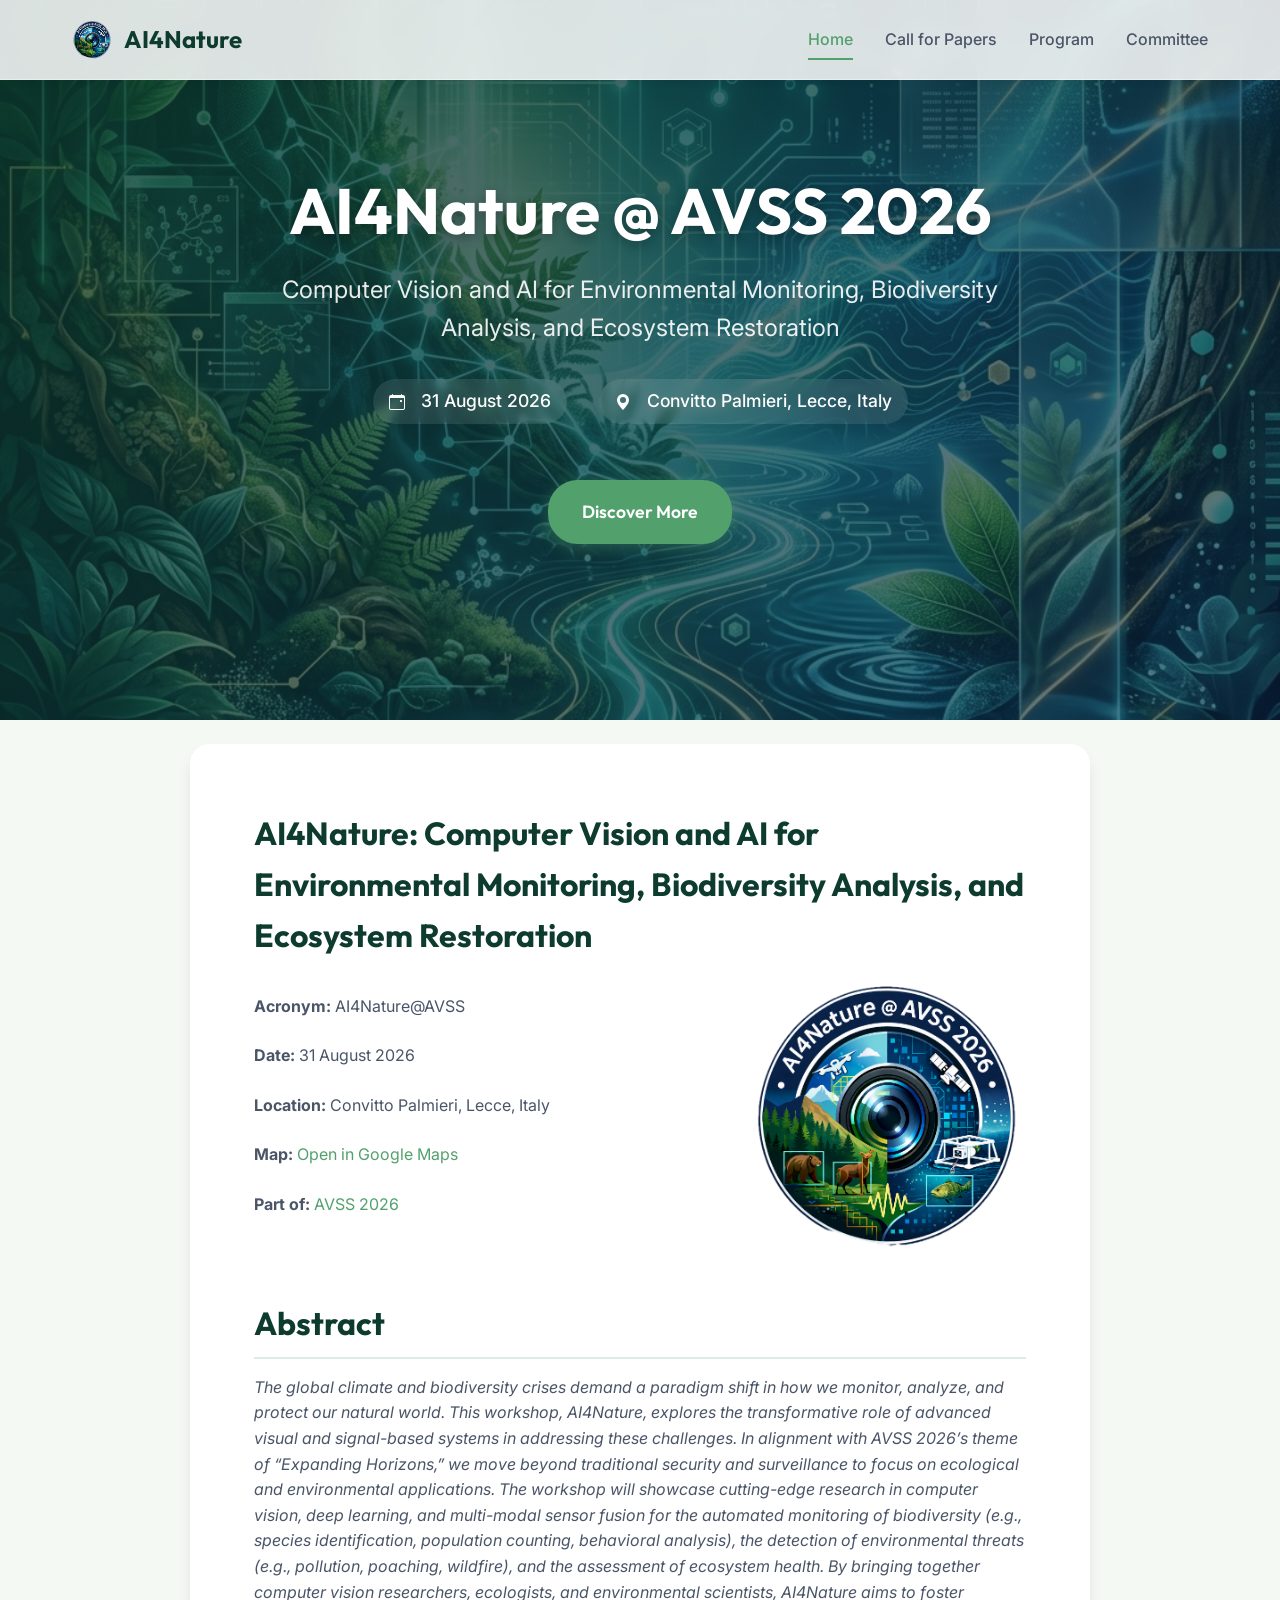
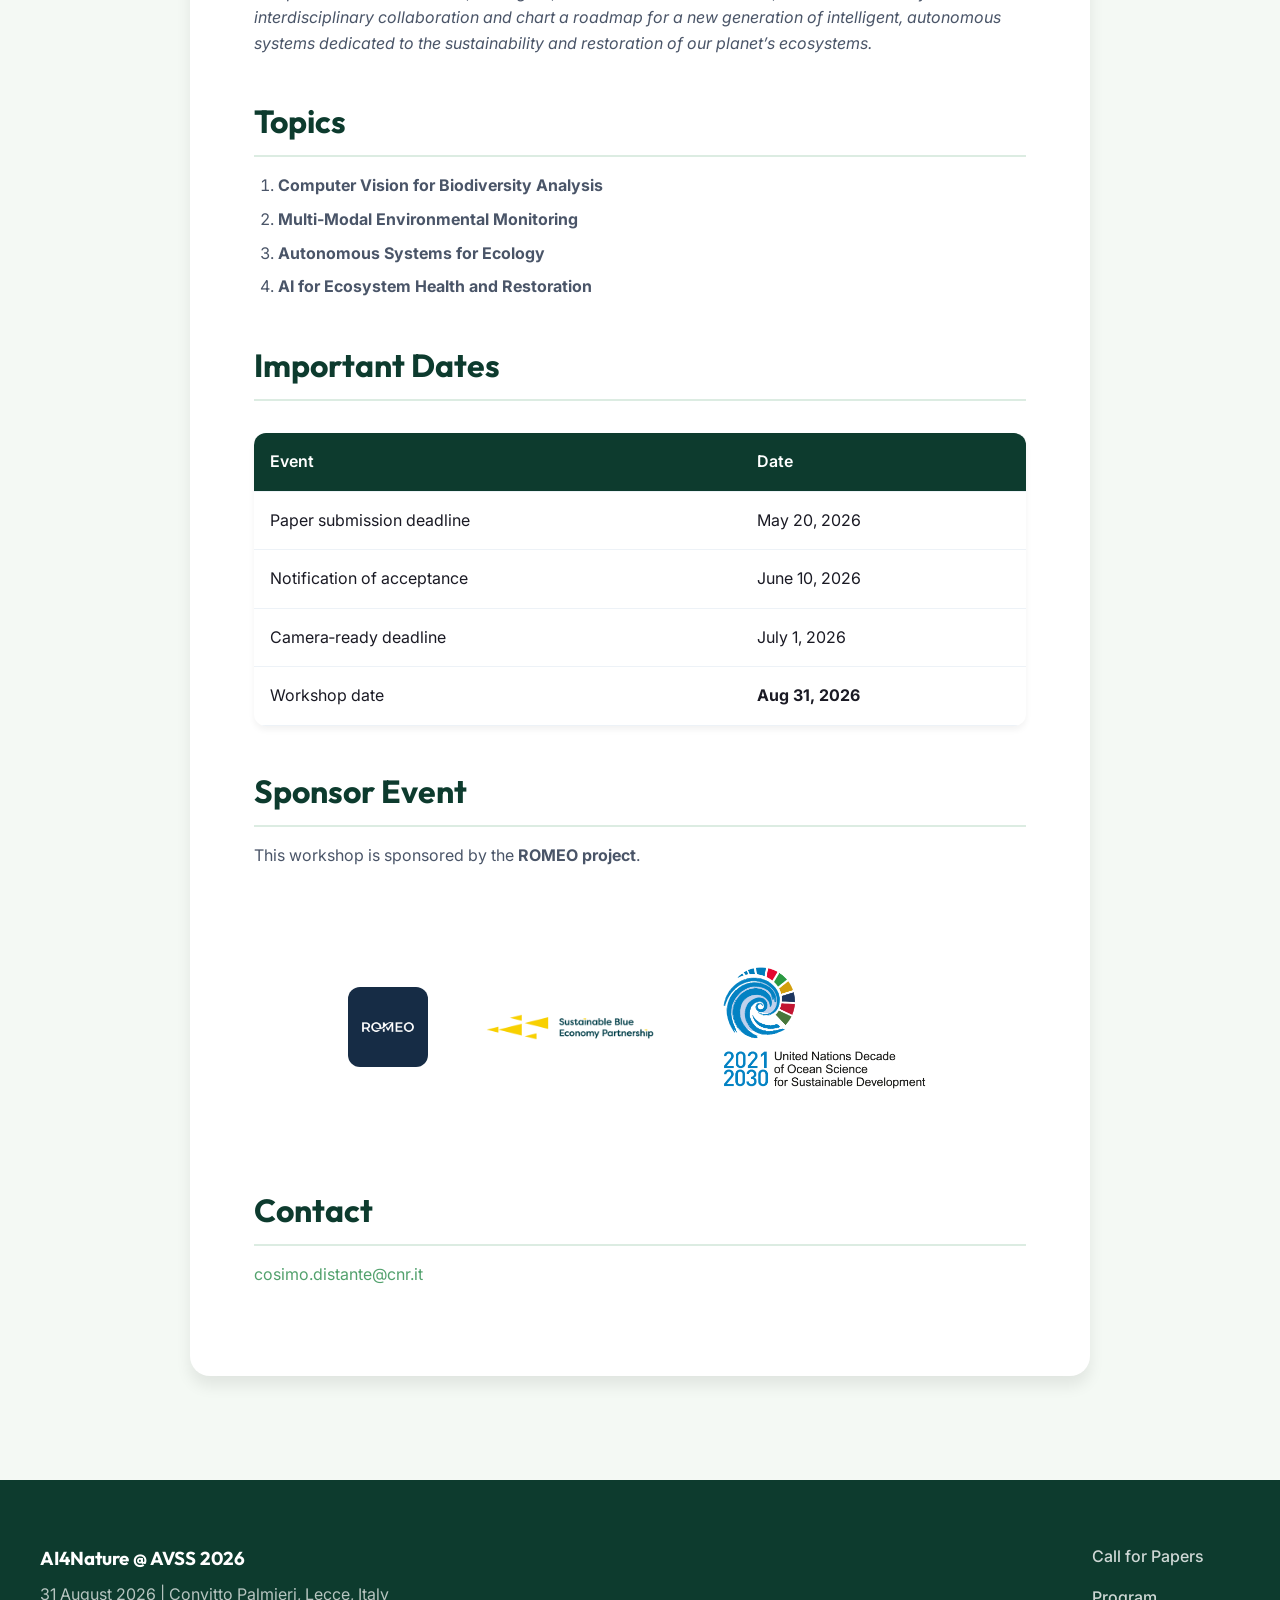
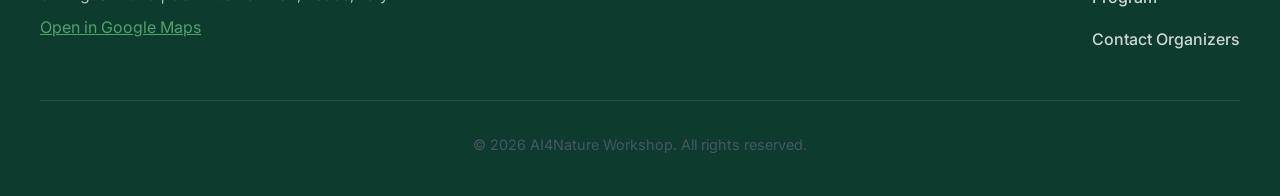
==== index.html @ a89212a5 "Update table cell descriptions in index.html" ====
<!DOCTYPE html>
<html lang="en">

<head>
    <meta charset="UTF-8">
    <meta name="viewport" content="width=device-width, initial-scale=1.0">
    <title>AI4Nature Workshop</title>

    <!-- Base path to _site -->
    <base href="/">

    <!-- Google Fonts -->
    <link rel="preconnect" href="https://fonts.googleapis.com">
    <link rel="preconnect" href="https://fonts.gstatic.com" crossorigin>
    <link
        href="https://fonts.googleapis.com/css2?family=Inter:wght@300;400;500;600&family=Outfit:wght@400;600;700&display=swap"
        rel="stylesheet">

    <!-- Custom Styles -->
    <link rel="stylesheet" href="assets/css/custom.css">

    <meta name="description"
        content="Computer Vision and AI for Environmental Monitoring, Biodiversity Analysis, and Ecosystem Restoration">
</head>

<body>

    <header class="glass-nav">
        <div class="nav-container">
            <a href="./" class="nav-logo">
                <img src="assets/images/logo.png" class="logo-img">
                <span>AI4Nature</span>
            </a>

            <nav class="nav-links">
                <a href="./" class="active">Home</a>
                <a href="cfp.html">Call for Papers</a>
                <a href="program.html">Program</a>
                <a href="committee.html">Committee</a>
            </nav>
        </div>
    </header>

    <section class="hero-banner" style="background-image: url('assets/images/hero_bg.png');">
        <div class="hero-overlay"></div>
        <div class="hero-content">
            <h1>AI4Nature @ AVSS 2026</h1>
            <p class="hero-subtitle">
                Computer Vision and AI for Environmental Monitoring, Biodiversity Analysis, and Ecosystem Restoration
            </p>

            <div class="hero-details">
                <span><svg xmlns="http://www.w3.org/2000/svg" width="16" height="16" fill="currentColor"
                        viewBox="0 0 16 16" style="margin-right: 8px; vertical-align: text-bottom;">
                        <path
                            d="M11 6.5a.5.5 0 0 1 .5-.5h1a.5.5 0 0 1 .5.5v1a.5.5 0 0 1-.5.5h-1a.5.5 0 0 1-.5-.5v-1z" />
                        <path
                            d="M3.5 0a.5.5 0 0 1 .5.5V1h8V.5a.5.5 0 0 1 1 0V1h1a2 2 0 0 1 2 2v11a2 2 0 0 1-2 2H2a2 2 0 0 1-2-2V3a2 2 0 0 1 2-2h1V.5a.5.5 0 0 1 .5-.5zM1 4v10a1 1 0 0 0 1 1h12a1 1 0 0 0 1-1V4H1z" />
                    </svg> 31 August 2026</span>
                <span><svg xmlns="http://www.w3.org/2000/svg" width="16" height="16" fill="currentColor"
                        viewBox="0 0 16 16" style="margin-right: 8px; vertical-align: text-bottom;">
                        <path
                            d="M8 16s6-5.686 6-10A6 6 0 0 0 2 6c0 4.314 6 10 6 10zm0-7a3 3 0 1 1 0-6 3 3 0 0 1 0 6z" />
                    </svg> Convitto Palmieri, Lecce, Italy</span>
            </div>

            <a href="#about" class="btn btn-primary mt-4">Discover More</a>
        </div>
    </section>

    <main class="page-content" id="about">
        <div class="wrapper">

            <h1>AI4Nature: Computer Vision and AI for Environmental Monitoring, Biodiversity Analysis, and Ecosystem
                Restoration</h1>

            <div style="display:flex; gap:2rem; align-items:center; justify-content:space-between;">
                <div>
                    <p><strong>Acronym:</strong> AI4Nature@AVSS</p>
                    <p><strong>Date:</strong> 31 August 2026</p>
                    <p><strong>Location:</strong> Convitto Palmieri, Lecce, Italy</p>
                    <p><strong>Map:</strong> <a href="https://maps.app.goo.gl/s1TkiG2f3UwST8cy7">Open in Google Maps</a></p>
                    <p><strong>Part of:</strong> <a href="https://www.avss2026.org">AVSS 2026</a></p>
                </div>

                <img src="assets/images/logo.png" style="width:280px;">
            </div>

            <h2>Abstract</h2>
            <p><em>The global climate and biodiversity crises demand a paradigm shift in how we monitor, analyze, and protect our natural world. This workshop, AI4Nature, explores the transformative role of advanced visual and signal-based systems in addressing these challenges. In alignment with AVSS 2026’s theme of “Expanding Horizons,” we move beyond traditional security and surveillance to focus on ecological and environmental applications. The workshop will showcase cutting-edge research in computer vision, deep learning, and multi-modal sensor fusion for the automated monitoring of biodiversity (e.g., species identification, population counting, behavioral analysis), the detection of environmental threats (e.g., pollution, poaching, wildfire), and the assessment of ecosystem health. By bringing together computer vision researchers, ecologists, and environmental scientists, AI4Nature aims to foster interdisciplinary collaboration and chart a roadmap for a new generation of intelligent, autonomous systems dedicated to the sustainability and restoration of our planet’s ecosystems.</em></p>

            <h2>Topics</h2>
            <ol>
                <li><strong>Computer Vision for Biodiversity Analysis</strong></li>
                <li><strong>Multi-Modal Environmental Monitoring</strong></li>
                <li><strong>Autonomous Systems for Ecology</strong></li>
                <li><strong>AI for Ecosystem Health and Restoration</strong></li>
            </ol>

            <h2>Important Dates</h2>
            <table>
                <thead>
                    <tr>
                        <th>Event</th>
                        <th>Date</th>
                    </tr>
                </thead>
                <tbody>
                <tr>
                    <td>Paper submission deadline</td>
                    <td>May 20, 2026</td>
                </tr>
                <tr>
                    <td>Notification of acceptance</td>
                    <td>June 10, 2026</td>
                </tr>
                <tr>
                    <td>Camera‑ready deadline</td>
                    <td>July 1, 2026</td>
                </tr>
                <tr>
                    <td>Workshop date</td>
                    <td><strong>Aug 31, 2026</strong></td>
                </tr>
                </tbody>
            </table>

            <h2>Sponsor Event</h2>
            <p>This workshop is sponsored by the <strong>ROMEO project</strong>.</p>

            <div style="display: flex; align-items: center; justify-content: center; gap: 2rem; flex-wrap: wrap; margin: 3rem 0;">
                <img src="assets/images/romeo.png" alt="ROMEO Logo" style="width: 80px; height: auto;">
                <img src="assets/images/sbep_logo.png" alt="SBEP Logo" style="width: 220px; height: auto;">
                <img src="assets/images/ocean_decade_logo.png" alt="Ocean Decade Logo" style="width: 220px; height: auto;">
            </div>

            <h2>Contact</h2>
            <p><a href="mailto:cosimo.distante@cnr.it">cosimo.distante@cnr.it</a></p>

        </div>
    </main>

    <footer class="site-footer">
        <div class="footer-container">
            <div class="footer-info">
                <h3>AI4Nature @ AVSS 2026</h3>
                <p>31 August 2026 | Convitto Palmieri, Lecce, Italy</p>
                <a href="https://maps.app.goo.gl/s1TkiG2f3UwST8cy7" target="_blank" rel="noopener">Open in Google
                    Maps</a>
            </div>
            <div class="footer-links">
                <a href="/cfp.html">Call for Papers</a>
                <a href="/program.html">Program</a>
                <a href="mailto:cosimo.distante@cnr.it">Contact Organizers</a>
            </div>
        </div>
        <div class="footer-bottom">
            <p>&copy; 2026 AI4Nature Workshop. All rights reserved.</p>
        </div>
    </footer>

</body>

</html>
---- assets/css/custom.css ----
/* AI4Nature Premium CSS Theme */

:root {
    --primary-color: #0d3b2e; /* Deep forest green */
    --secondary-color: #0b2545; /* Ocean blue */
    --accent-color: #52a16d; /* Vibrant leaf green */
    --bg-color: #f4f9f4; /* Very light subtle green tint */
    --surface-color: #ffffff;
    --text-primary: #1a1a24;
    --text-secondary: #4a5568;
    
    --header-height: 80px;
    --border-radius-sm: 8px;
    --border-radius-md: 12px;
    --border-radius-lg: 20px;
    --transition-speed: 0.3s;
    
    --shadow-sm: 0 4px 6px rgba(0, 0, 0, 0.05);
    --shadow-md: 0 10px 15px rgba(0, 0, 0, 0.08);
    --shadow-lg: 0 20px 25px rgba(0, 0, 0, 0.1);
}

* {
    margin: 0;
    padding: 0;
    box-sizing: border-box;
}

body {
    font-family: 'Inter', -apple-system, BlinkMacSystemFont, "Segoe UI", Roboto, sans-serif;
    background-color: var(--bg-color);
    color: var(--text-primary);
    line-height: 1.6;
}

h1, h2, h3, h4, h5, h6 {
    font-family: 'Outfit', sans-serif;
    color: var(--primary-color);
    font-weight: 700;
    margin-bottom: 1rem;
}

a {
    color: var(--accent-color);
    text-decoration: none;
    transition: color var(--transition-speed);
}

a:hover {
    color: var(--primary-color);
}

img {
    max-width: 100%;
    height: auto;
    border-radius: var(--border-radius-md);
}

/* Typography specifics */
p {
    margin-bottom: 1.5rem;
    color: var(--text-secondary);
}

/* Glass Navigation */
.glass-nav {
    position: fixed;
    top: 0;
    left: 0;
    right: 0;
    height: var(--header-height);
    background: rgba(255, 255, 255, 0.85);
    backdrop-filter: blur(12px);
    -webkit-backdrop-filter: blur(12px);
    border-bottom: 1px solid rgba(255, 255, 255, 0.4);
    z-index: 1000;
    box-shadow: var(--shadow-sm);
    display: flex;
    align-items: center;
}

.nav-container {
    width: 100%;
    max-width: 1200px;
    margin: 0 auto;
    padding: 0 2rem;
    display: flex;
    justify-content: space-between;
    align-items: center;
}

.nav-logo {
    display: flex;
    align-items: center;
    gap: 12px;
    font-family: 'Outfit', sans-serif;
    font-size: 1.5rem;
    font-weight: 700;
    color: var(--primary-color);
}

.nav-logo img {
    height: 40px;
    border-radius: 0;
}

.nav-links {
    display: flex;
    gap: 2rem;
}

.nav-links a {
    color: var(--text-secondary);
    font-weight: 500;
    font-family: 'Inter', sans-serif;
    position: relative;
    padding: 0.5rem 0;
}

.nav-links a:hover, .nav-links a.active {
    color: var(--accent-color);
}

.nav-links a::after {
    content: '';
    position: absolute;
    bottom: 0;
    left: 0;
    width: 0;
    height: 2px;
    background-color: var(--accent-color);
    transition: width var(--transition-speed);
}

.nav-links a:hover::after, .nav-links a.active::after {
    width: 100%;
}

/* Hero section for Home */
.hero-banner {
    margin-top: 0;
    height: 80vh;
    min-height: 600px;
    background-size: cover;
    background-position: center;
    background-attachment: fixed;
    position: relative;
    display: flex;
    align-items: center;
    justify-content: center;
    text-align: center;
    box-sizing: border-box;
}

.hero-overlay {
    position: absolute;
    top: 0;
    left: 0;
    right: 0;
    bottom: 0;
    background: linear-gradient(135deg, rgba(13, 59, 46, 0.8) 0%, rgba(11, 37, 69, 0.6) 100%);
    z-index: 1;
}

.hero-content {
    position: relative;
    z-index: 2;
    color: white;
    max-width: 800px;
    padding: 2rem;
}

.hero-content h1 {
    color: white;
    font-size: 4rem;
    margin-bottom: 1.5rem;
    line-height: 1.1;
    text-shadow: 0 4px 12px rgba(0,0,0,0.3);
}

.hero-subtitle {
    font-size: 1.5rem;
    color: rgba(255,255,255,0.9);
    margin-bottom: 2rem;
}

.hero-details {
    display: flex;
    justify-content: center;
    gap: 2rem;
    font-size: 1.1rem;
    font-weight: 500;
    margin-bottom: 2rem;
}

.hero-details span {
    display: flex;
    align-items: center;
    gap: 8px;
    background: rgba(255, 255, 255, 0.1);
    padding: 0.5rem 1rem;
    border-radius: 30px;
    backdrop-filter: blur(4px);
}

/* Page Header for subpages */
.page-header {
    margin-top: 0;
    height: 40vh;
    min-height: 300px;
    background-size: cover;
    background-position: center;
    background-attachment: fixed;
    position: relative;
    display: flex;
    align-items: center;
    justify-content: center;
    text-align: center;
}

.page-header-content {
    position: relative;
    z-index: 2;
    color: white;
}

.page-header-content h1 {
    color: white;
    font-size: 3rem;
    text-shadow: 0 4px 12px rgba(0,0,0,0.3);
    margin: 0;
}

/* Main Content Area */
.page-content {
    background-color: var(--bg-color);
    padding: 4rem 2rem;
    min-height: 50vh;
}

.wrapper {
    max-width: 900px;
    margin: 0 auto;
    background: var(--surface-color);
    padding: 4rem;
    border-radius: var(--border-radius-lg);
    box-shadow: var(--shadow-md);
    transform: translateY(-40px);
    position: relative;
    z-index: 10;
}

/* Markdown specific styling inside wrapper */
.wrapper h2 {
    font-size: 2rem;
    margin-top: 2.5rem;
    padding-bottom: 0.5rem;
    border-bottom: 2px solid rgba(82, 161, 109, 0.2);
}

.wrapper h3 {
    font-size: 1.5rem;
    margin-top: 2rem;
}

.wrapper ul, .wrapper ol {
    margin-bottom: 1.5rem;
    padding-left: 1.5rem;
    color: var(--text-secondary);
}

.wrapper li {
    margin-bottom: 0.5rem;
}

.wrapper table {
    width: 100%;
    border-collapse: collapse;
    margin: 2rem 0;
    border-radius: var(--border-radius-md);
    overflow: hidden;
    box-shadow: var(--shadow-sm);
}

.wrapper table th, .wrapper table td {
    padding: 1rem;
    text-align: left;
    border-bottom: 1px solid #edf2f7;
}

.wrapper table th {
    background-color: var(--primary-color);
    color: white;
    font-weight: 600;
}

.wrapper table tr:hover td {
    background-color: #f8fafc;
}

.wrapper > p > img {
    box-shadow: var(--shadow-md);
    margin: 2rem 0;
}

/* Button Component */
.btn {
    display: inline-block;
    padding: 1rem 2rem;
    border-radius: 30px;
    font-family: 'Outfit', sans-serif;
    font-weight: 600;
    font-size: 1.1rem;
    text-align: center;
    cursor: pointer;
    transition: all var(--transition-speed);
    text-decoration: none;
}

.btn-primary {
    background-color: var(--accent-color);
    color: white;
    border: 2px solid var(--accent-color);
    box-shadow: 0 4px 15px rgba(82, 161, 109, 0.4);
}

.btn-primary:hover {
    background-color: transparent;
    color: white;
    border-color: white;
    transform: translateY(-2px);
    box-shadow: 0 6px 20px rgba(82, 161, 109, 0.6);
}

.mt-4 {
    margin-top: 1.5rem !important;
}

/* Footer */
.site-footer {
    background-color: var(--primary-color);
    color: white;
    padding: 4rem 2rem 1rem;
}

.footer-container {
    max-width: 1200px;
    margin: 0 auto;
    display: flex;
    justify-content: space-between;
    flex-wrap: wrap;
    gap: 2rem;
    margin-bottom: 3rem;
}

.footer-info h3 {
    color: white;
    margin-bottom: 0.5rem;
}

.footer-info p {
    color: rgba(255,255,255,0.7);
    margin-bottom: 0.5rem;
}

.footer-info a {
    color: var(--accent-color);
    text-decoration: underline;
}

.footer-links {
    display: flex;
    flex-direction: column;
    gap: 1rem;
}

.footer-links a {
    color: rgba(255,255,255,0.8);
    font-weight: 500;
}

.footer-links a:hover {
    color: white;
    padding-left: 5px;
}

.footer-bottom {
    max-width: 1200px;
    margin: 0 auto;
    text-align: center;
    padding-top: 2rem;
    border-top: 1px solid rgba(255,255,255,0.1);
    color: rgba(255,255,255,0.5);
    font-size: 0.9rem;
}

/* Responsive constraints */
@media (max-width: 768px) {
    .nav-links {
        display: none; /* In a real app, we'd add a hamburger menu */
    }
    
    .hero-content h1 {
        font-size: 2.5rem;
    }
    
    .hero-details {
        flex-direction: column;
        gap: 1rem;
    }
    
    .wrapper {
        padding: 2rem;
        transform: translateY(-20px);
    }
}
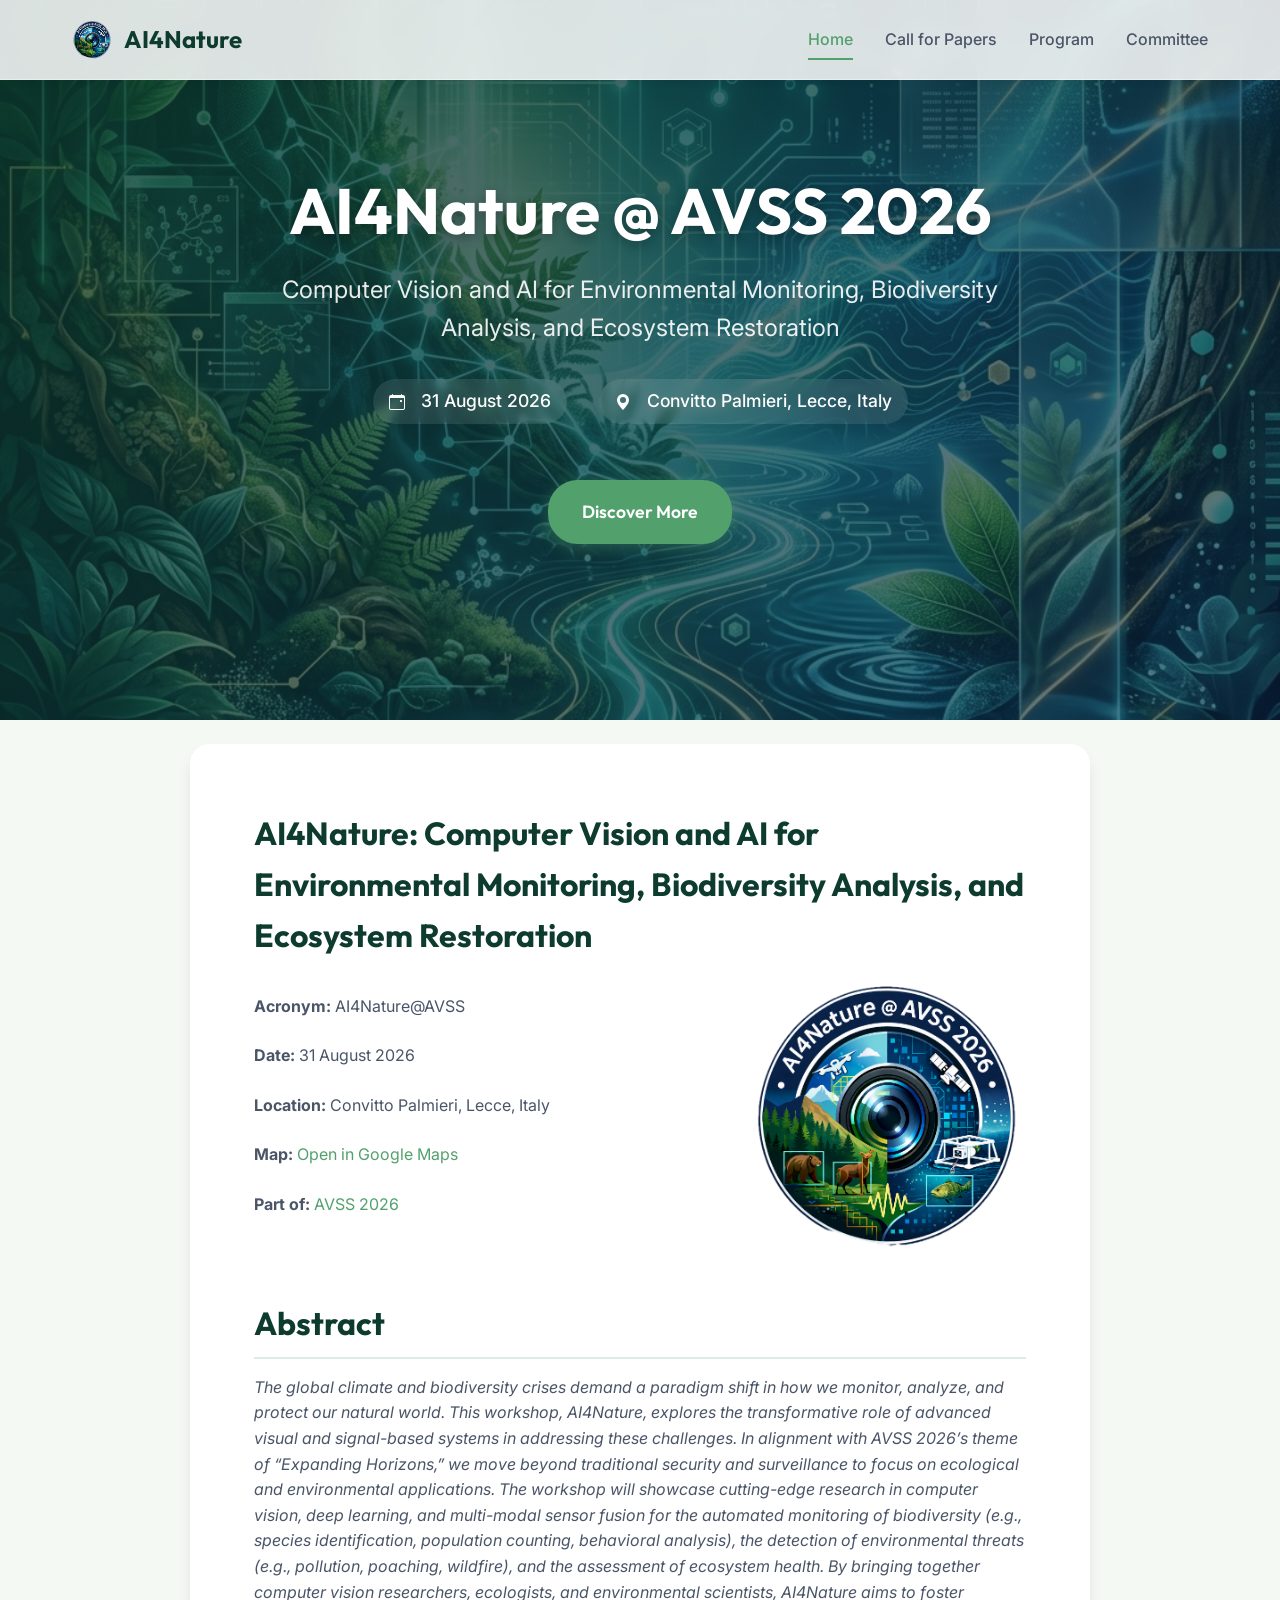
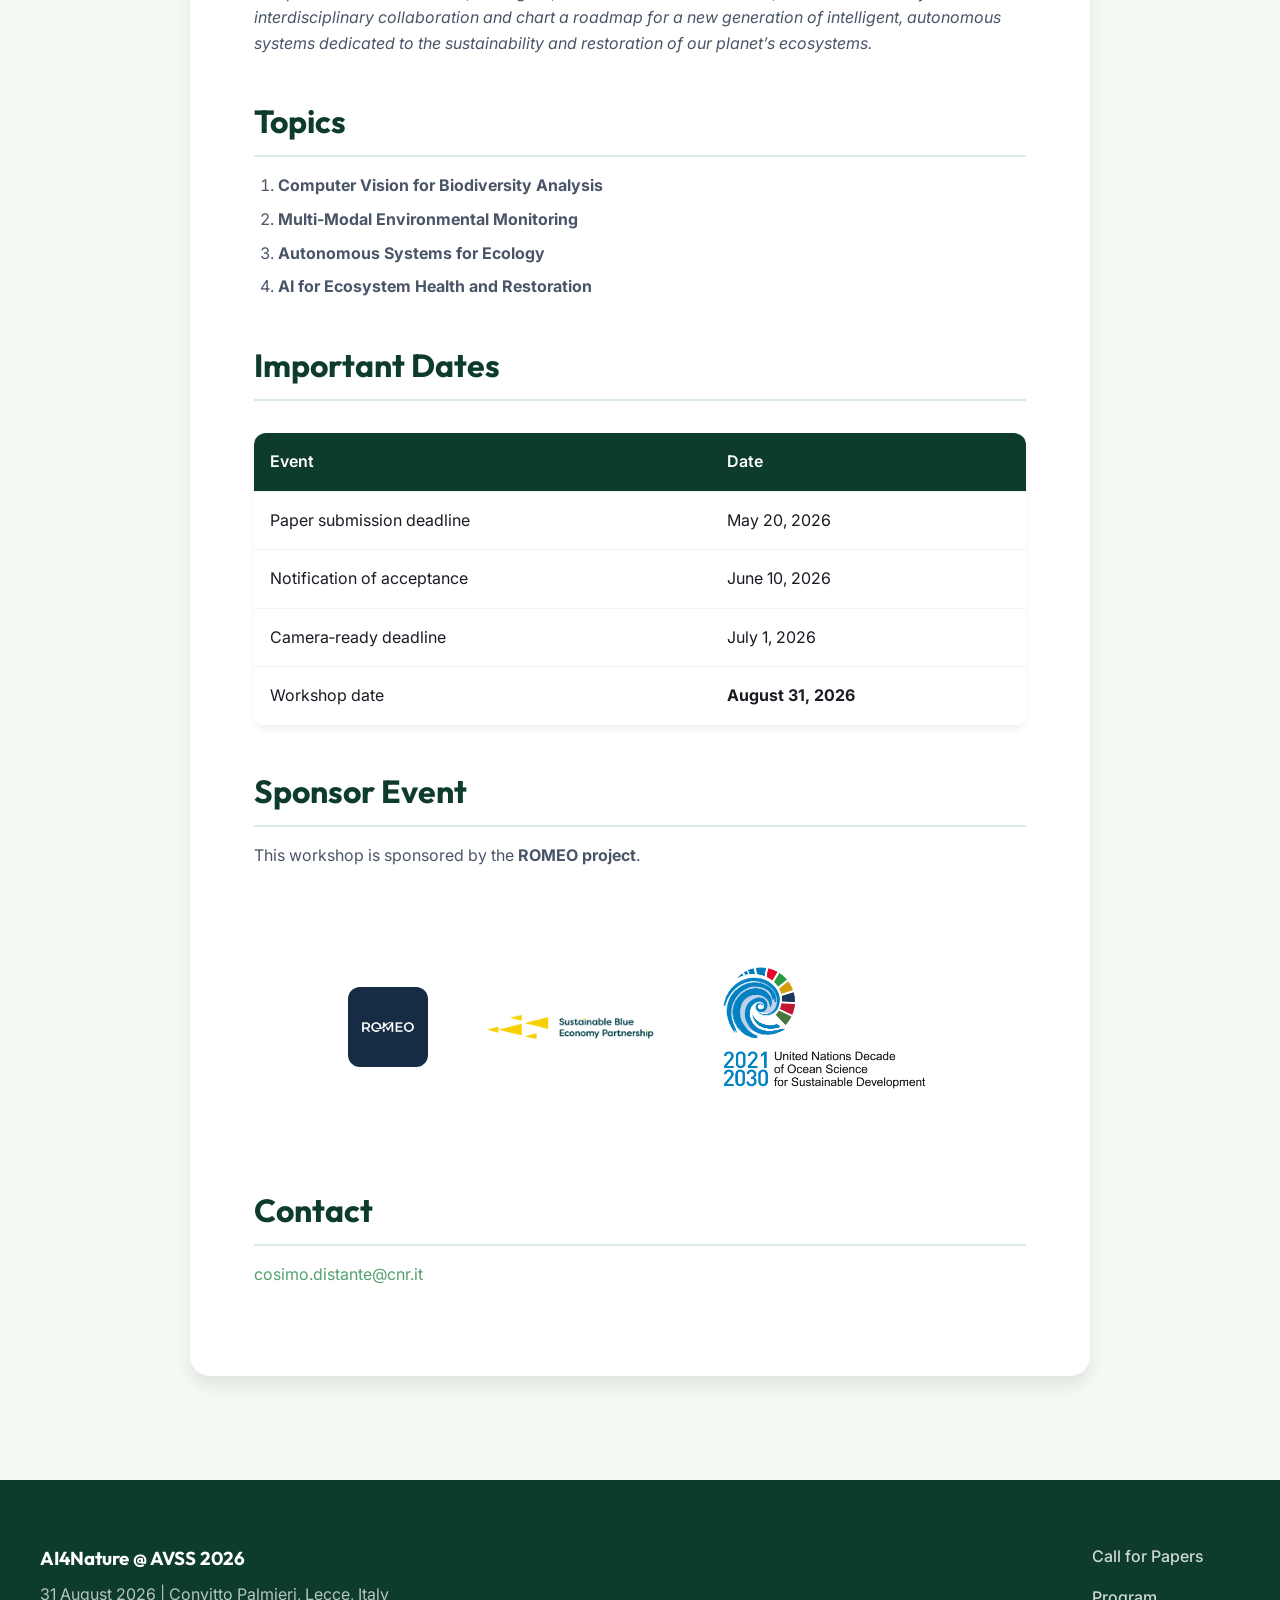
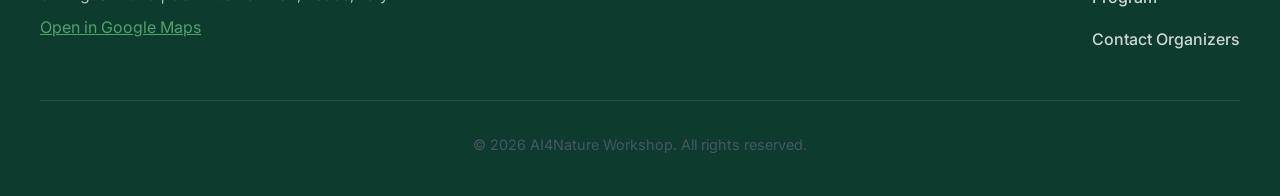
==== commit b04a721e: "Update index.html" ====
--- a/index.html
+++ b/index.html
@@ -120,7 +120,7 @@
                 </tr>
                 <tr>
                     <td>Workshop date</td>
-                    <td><strong>Aug 31, 2026</strong></td>
+                    <td><strong>August 31, 2026</strong></td>
                 </tr>
                 </tbody>
             </table>
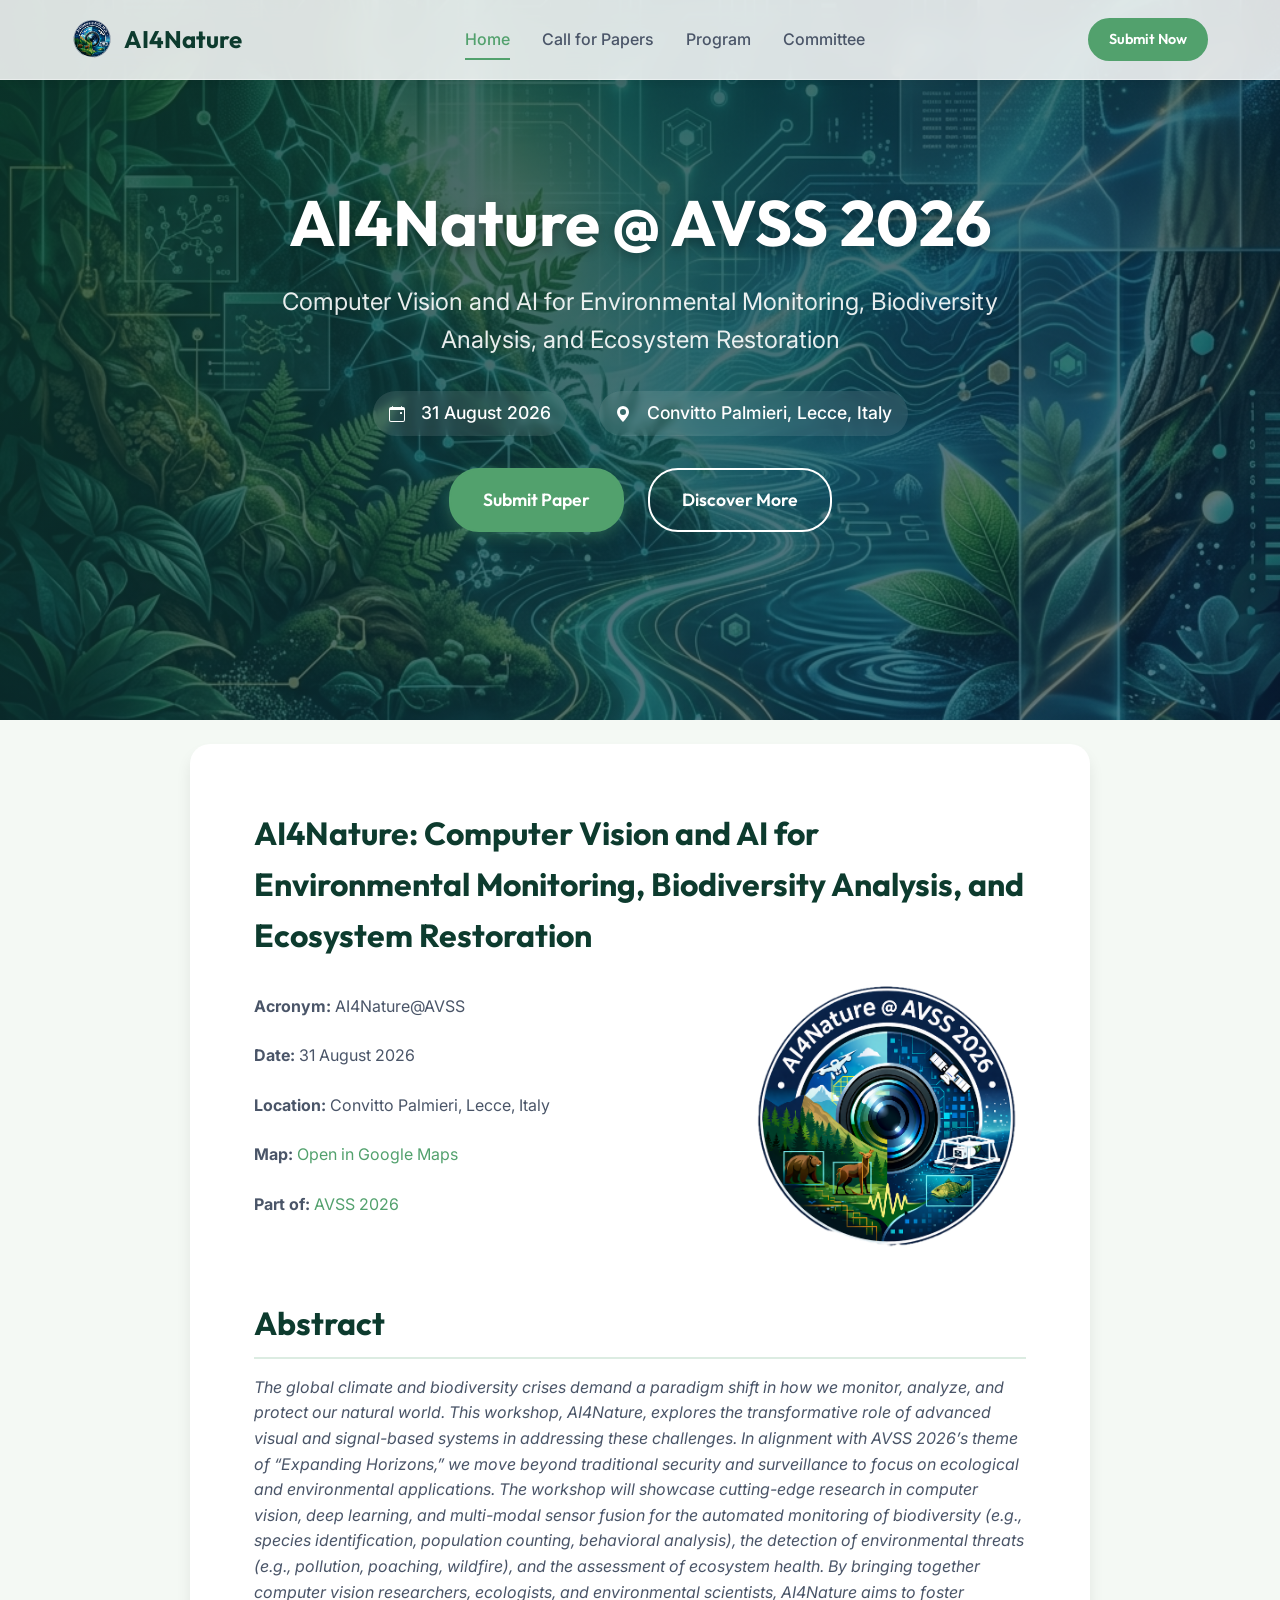
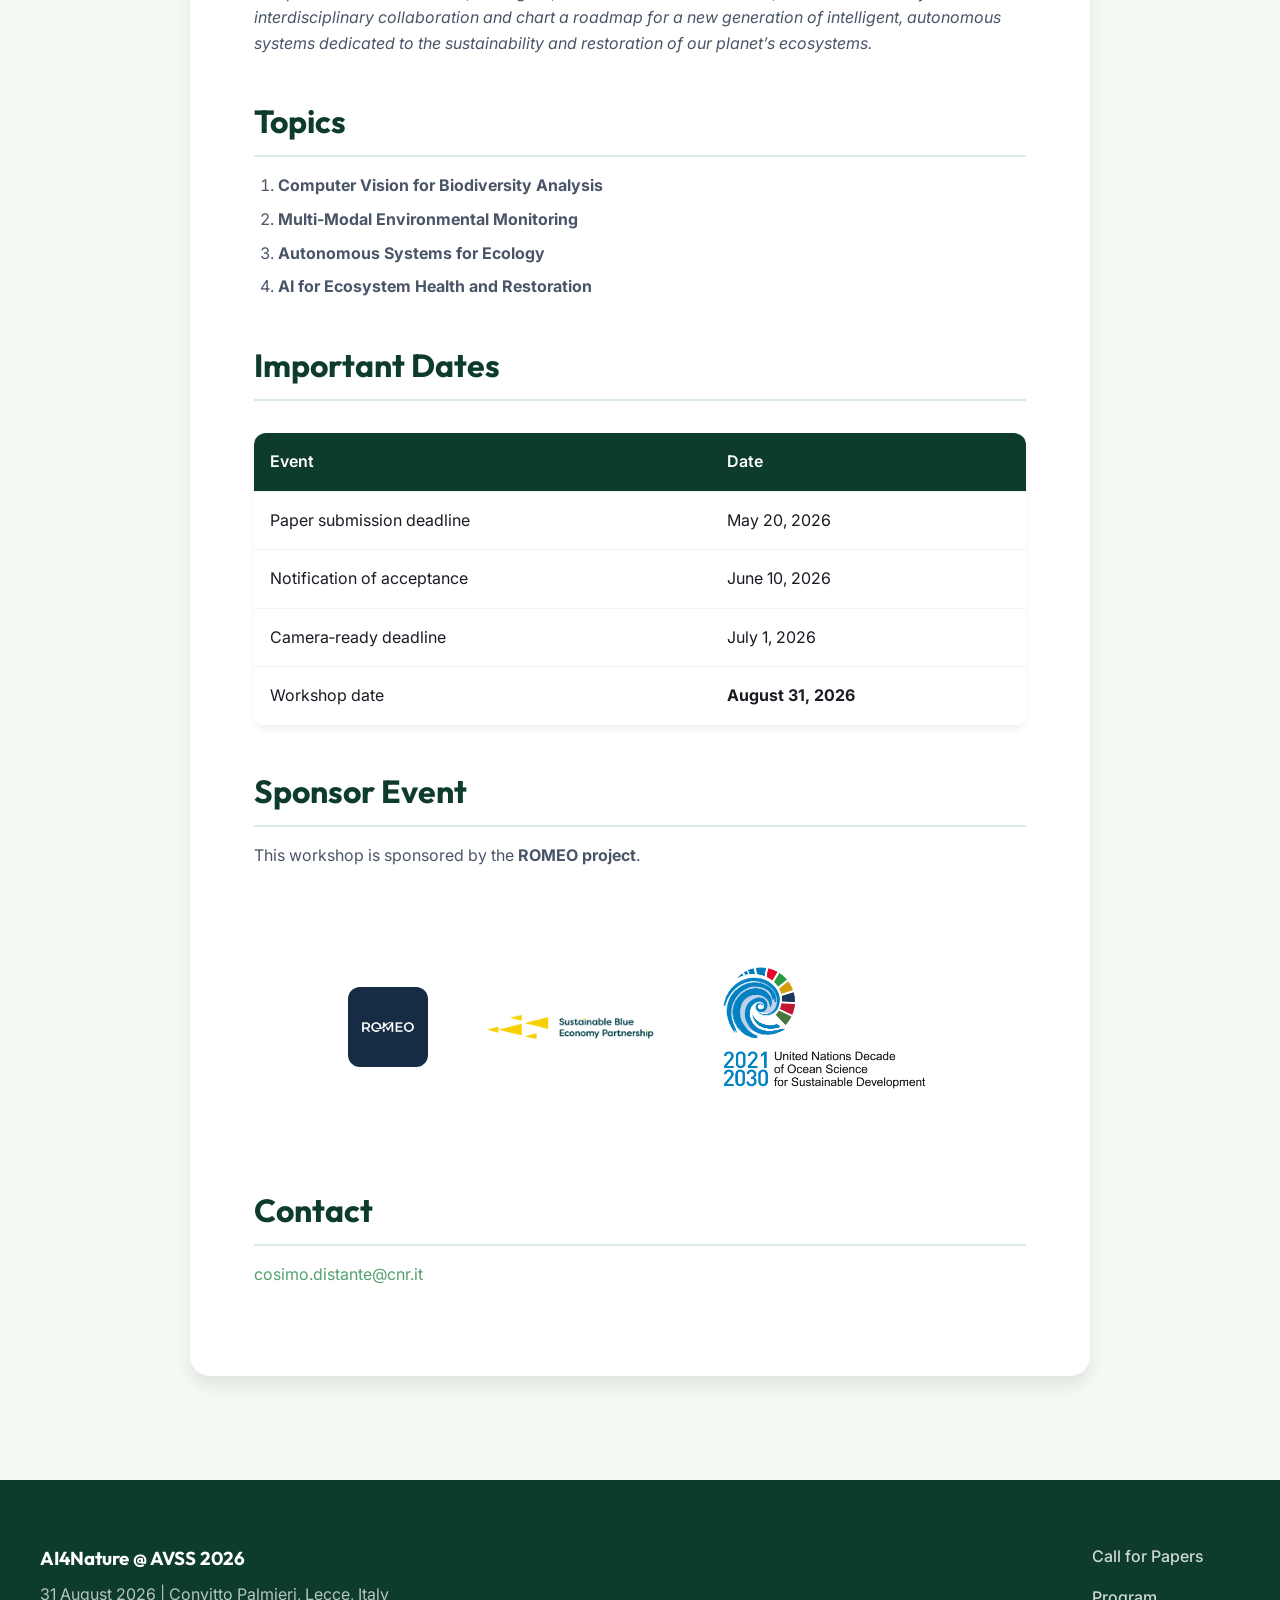
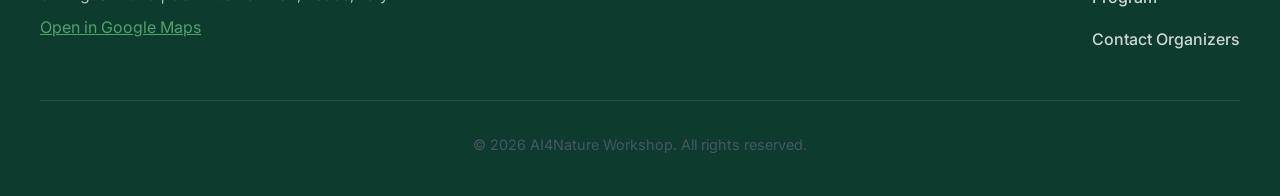
==== commit 8ccfbeb1: "Update navigation and footer links in index.html" ====
--- a/index.html
+++ b/index.html
@@ -6,8 +6,6 @@
     <meta name="viewport" content="width=device-width, initial-scale=1.0">
     <title>AI4Nature Workshop</title>
 
-    <!-- Base path to _site -->
-    <base href="/">
 
     <!-- Google Fonts -->
     <link rel="preconnect" href="https://fonts.googleapis.com">
@@ -38,6 +36,8 @@
                 <a href="program.html">Program</a>
                 <a href="committee.html">Committee</a>
             </nav>
+
+            <a href="cfp.html#submission" class="btn-nav">Submit Now</a>
         </div>
     </header>
 
@@ -64,7 +64,10 @@
                     </svg> Convitto Palmieri, Lecce, Italy</span>
             </div>
 
-            <a href="#about" class="btn btn-primary mt-4">Discover More</a>
+            <div class="hero-actions">
+                <a href="cfp.html#submission" class="btn btn-primary">Submit Paper</a>
+                <a href="#about" class="btn btn-outline">Discover More</a>
+            </div>
         </div>
     </section>
 
@@ -149,8 +152,8 @@
                     Maps</a>
             </div>
             <div class="footer-links">
-                <a href="/cfp.html">Call for Papers</a>
-                <a href="/program.html">Program</a>
+                <a href="cfp.html">Call for Papers</a>
+                <a href="program.html">Program</a>
                 <a href="mailto:cosimo.distante@cnr.it">Contact Organizers</a>
             </div>
         </div>
--- a/assets/css/custom.css
+++ b/assets/css/custom.css
@@ -325,15 +325,57 @@
 }
 
 .btn-primary:hover {
+    background-color: var(--primary-color);
+    color: white;
+    border-color: var(--primary-color);
+    transform: translateY(-2px);
+    box-shadow: 0 6px 20px rgba(13, 59, 70, 0.4);
+}
+
+.btn-outline {
     background-color: transparent;
     color: white;
-    border-color: white;
+    border: 2px solid white;
+}
+
+.btn-outline:hover {
+    background-color: white;
+    color: var(--primary-color);
     transform: translateY(-2px);
-    box-shadow: 0 6px 20px rgba(82, 161, 109, 0.6);
+}
+
+.btn-nav {
+    display: inline-block;
+    padding: 0.5rem 1.2rem;
+    border-radius: 30px;
+    font-family: 'Outfit', sans-serif;
+    font-weight: 600;
+    font-size: 0.9rem;
+    text-align: center;
+    cursor: pointer;
+    transition: all var(--transition-speed);
+    text-decoration: none;
+    background-color: var(--accent-color);
+    color: white !important;
+    border: 2px solid var(--accent-color);
+}
+
+.btn-nav:hover {
+    background-color: var(--primary-color);
+    border-color: var(--primary-color);
+    transform: translateY(-2px);
+    box-shadow: var(--shadow-sm);
 }
 
 .mt-4 {
     margin-top: 1.5rem !important;
+}
+
+.hero-actions {
+    display: flex;
+    justify-content: center;
+    gap: 1.5rem;
+    margin-top: 2rem;
 }
 
 /* Footer */
@@ -413,4 +455,4 @@
         padding: 2rem;
         transform: translateY(-20px);
     }
-}+}
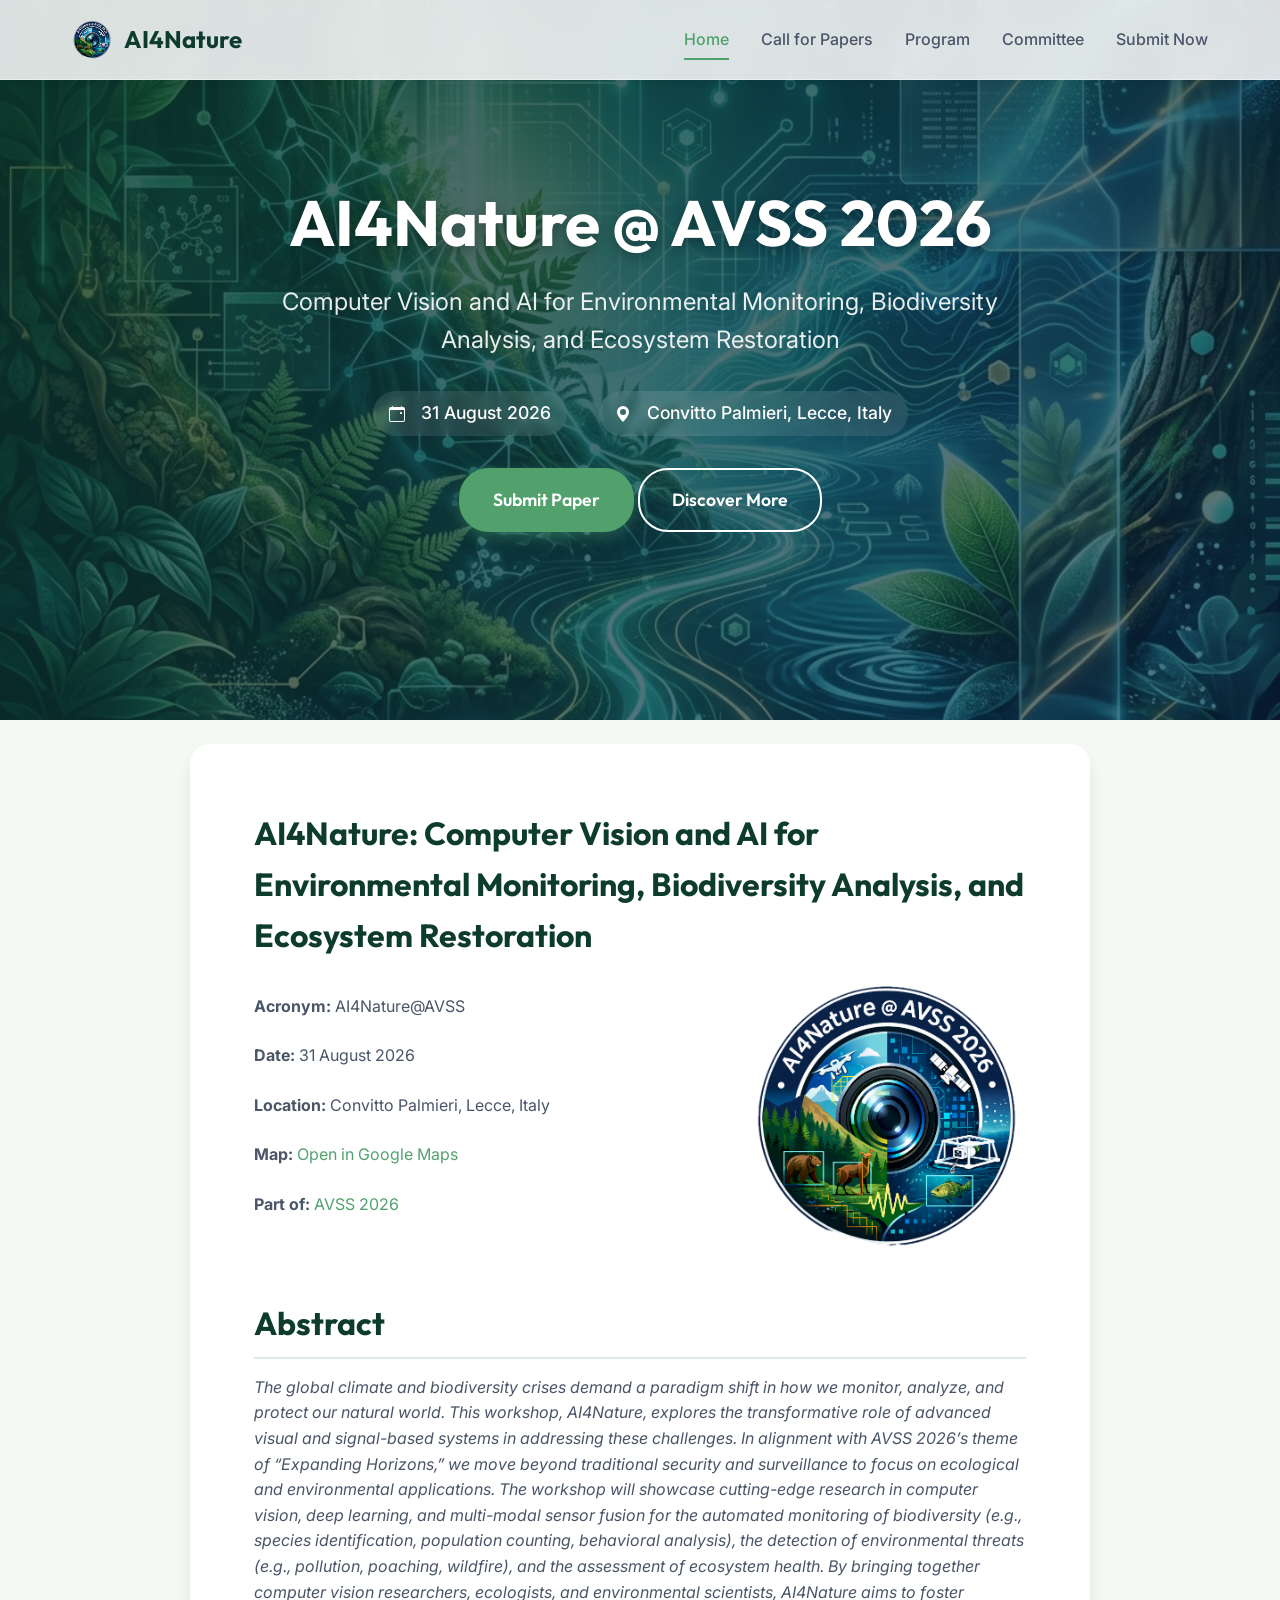
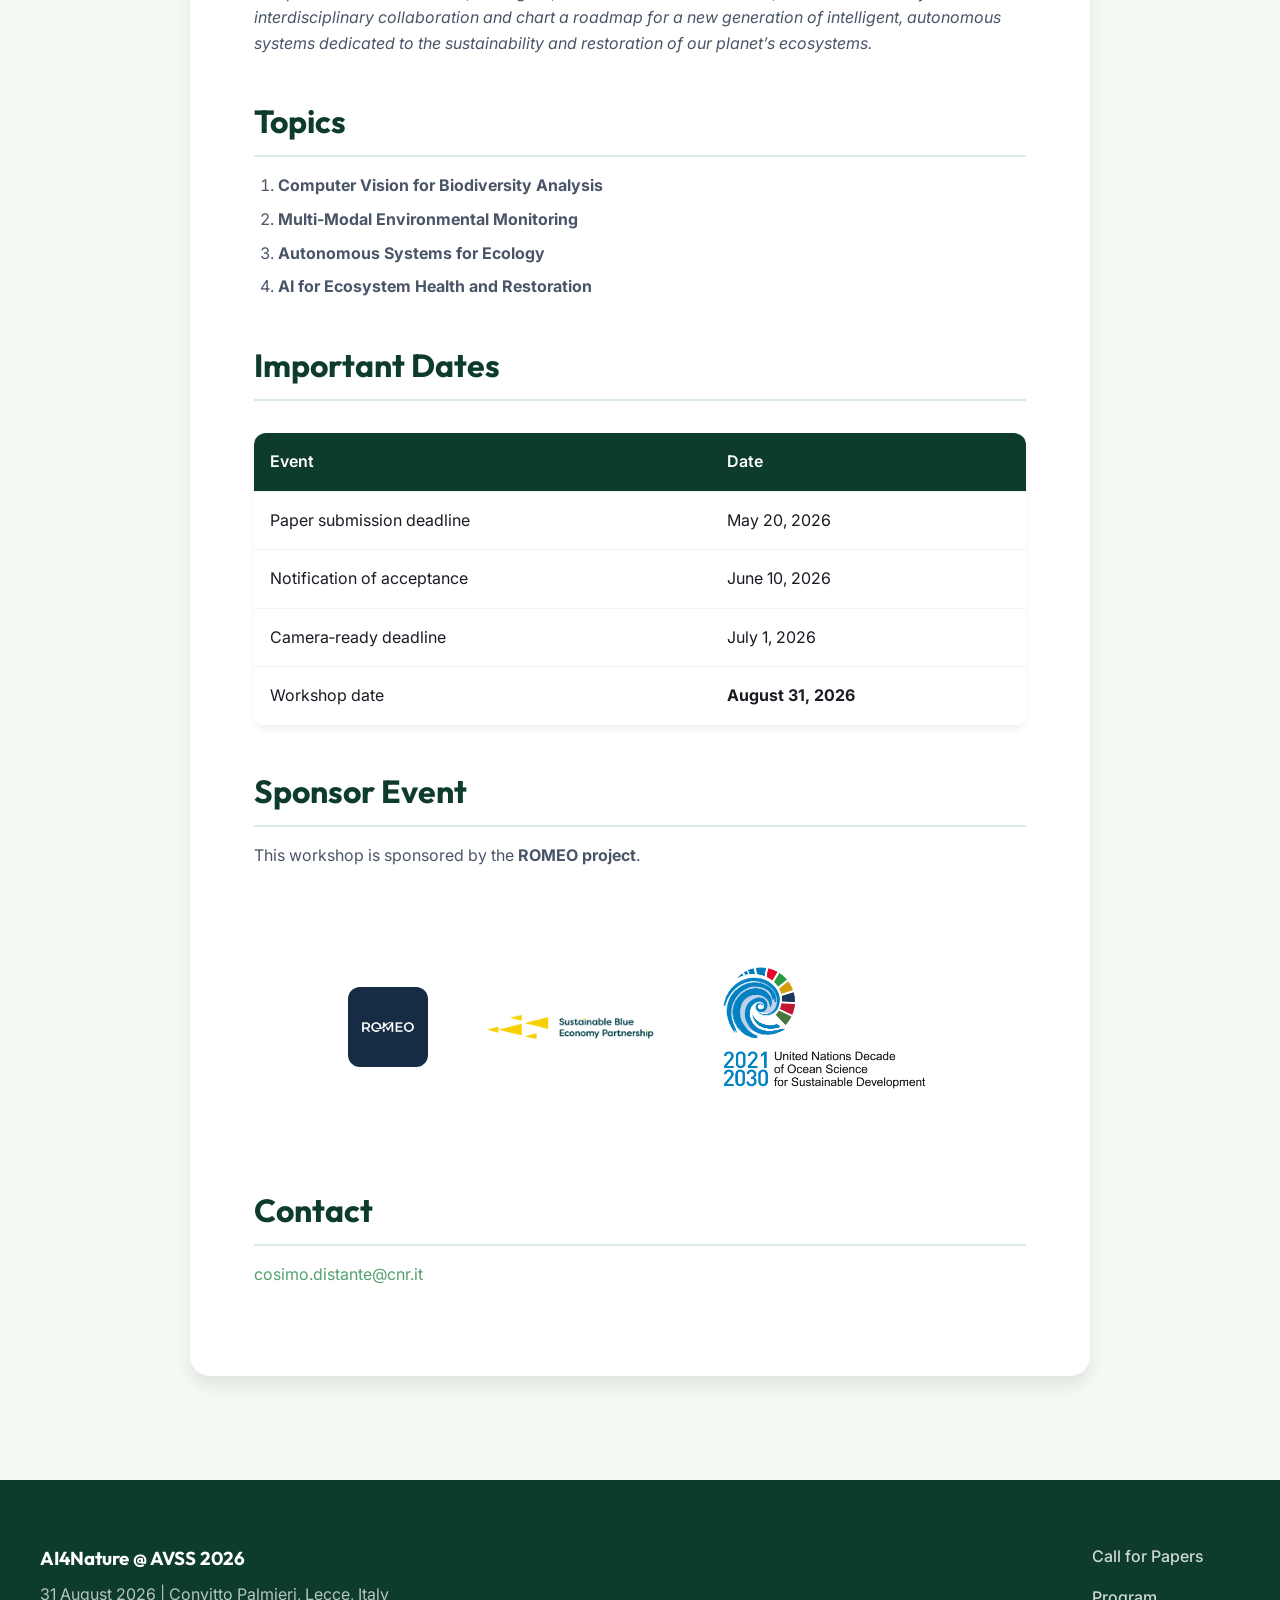
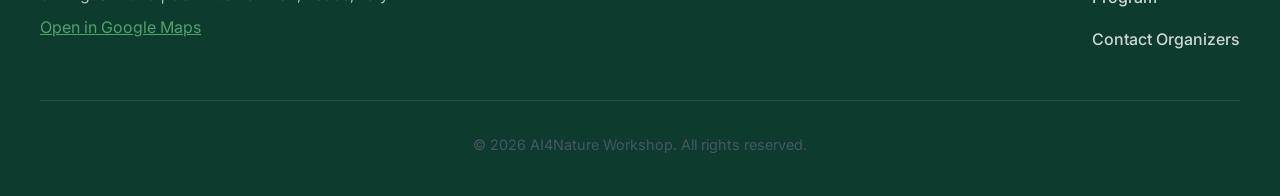
==== commit 7ddf322c: "Remove duplicate 'Submit Now' link from index.html" ====
--- a/index.html
+++ b/index.html
@@ -35,9 +35,8 @@
                 <a href="cfp.html">Call for Papers</a>
                 <a href="program.html">Program</a>
                 <a href="committee.html">Committee</a>
+                <a href="cfp.html#submission" class="btn-nav">Submit Now</a>
             </nav>
-
-            <a href="cfp.html#submission" class="btn-nav">Submit Now</a>
         </div>
     </header>
 
--- a/assets/css/custom.css
+++ b/assets/css/custom.css
@@ -325,11 +325,11 @@
 }
 
 .btn-primary:hover {
-    background-color: var(--primary-color);
-    color: white;
-    border-color: var(--primary-color);
+    background-color: transparent;
+    color: white;
+    border-color: white;
     transform: translateY(-2px);
-    box-shadow: 0 6px 20px rgba(13, 59, 70, 0.4);
+    box-shadow: 0 6px 20px rgba(82, 161, 109, 0.6);
 }
 
 .btn-outline {
@@ -344,38 +344,25 @@
     transform: translateY(-2px);
 }
 
-.btn-nav {
-    display: inline-block;
-    padding: 0.5rem 1.2rem;
-    border-radius: 30px;
-    font-family: 'Outfit', sans-serif;
-    font-weight: 600;
-    font-size: 0.9rem;
-    text-align: center;
-    cursor: pointer;
-    transition: all var(--transition-speed);
-    text-decoration: none;
+.btn-secondary {
+    background-color: var(--secondary-color);
+    color: white;
+    border: 2px solid var(--secondary-color);
+}
+
+.btn-secondary:hover {
     background-color: var(--accent-color);
-    color: white !important;
-    border: 2px solid var(--accent-color);
-}
-
-.btn-nav:hover {
-    background-color: var(--primary-color);
-    border-color: var(--primary-color);
+    border-color: var(--accent-color);
     transform: translateY(-2px);
-    box-shadow: var(--shadow-sm);
+    box-shadow: var(--shadow-md);
 }
 
 .mt-4 {
     margin-top: 1.5rem !important;
 }
 
-.hero-actions {
-    display: flex;
-    justify-content: center;
-    gap: 1.5rem;
-    margin-top: 2rem;
+.ml-4 {
+    margin-left: 1rem !important;
 }
 
 /* Footer */
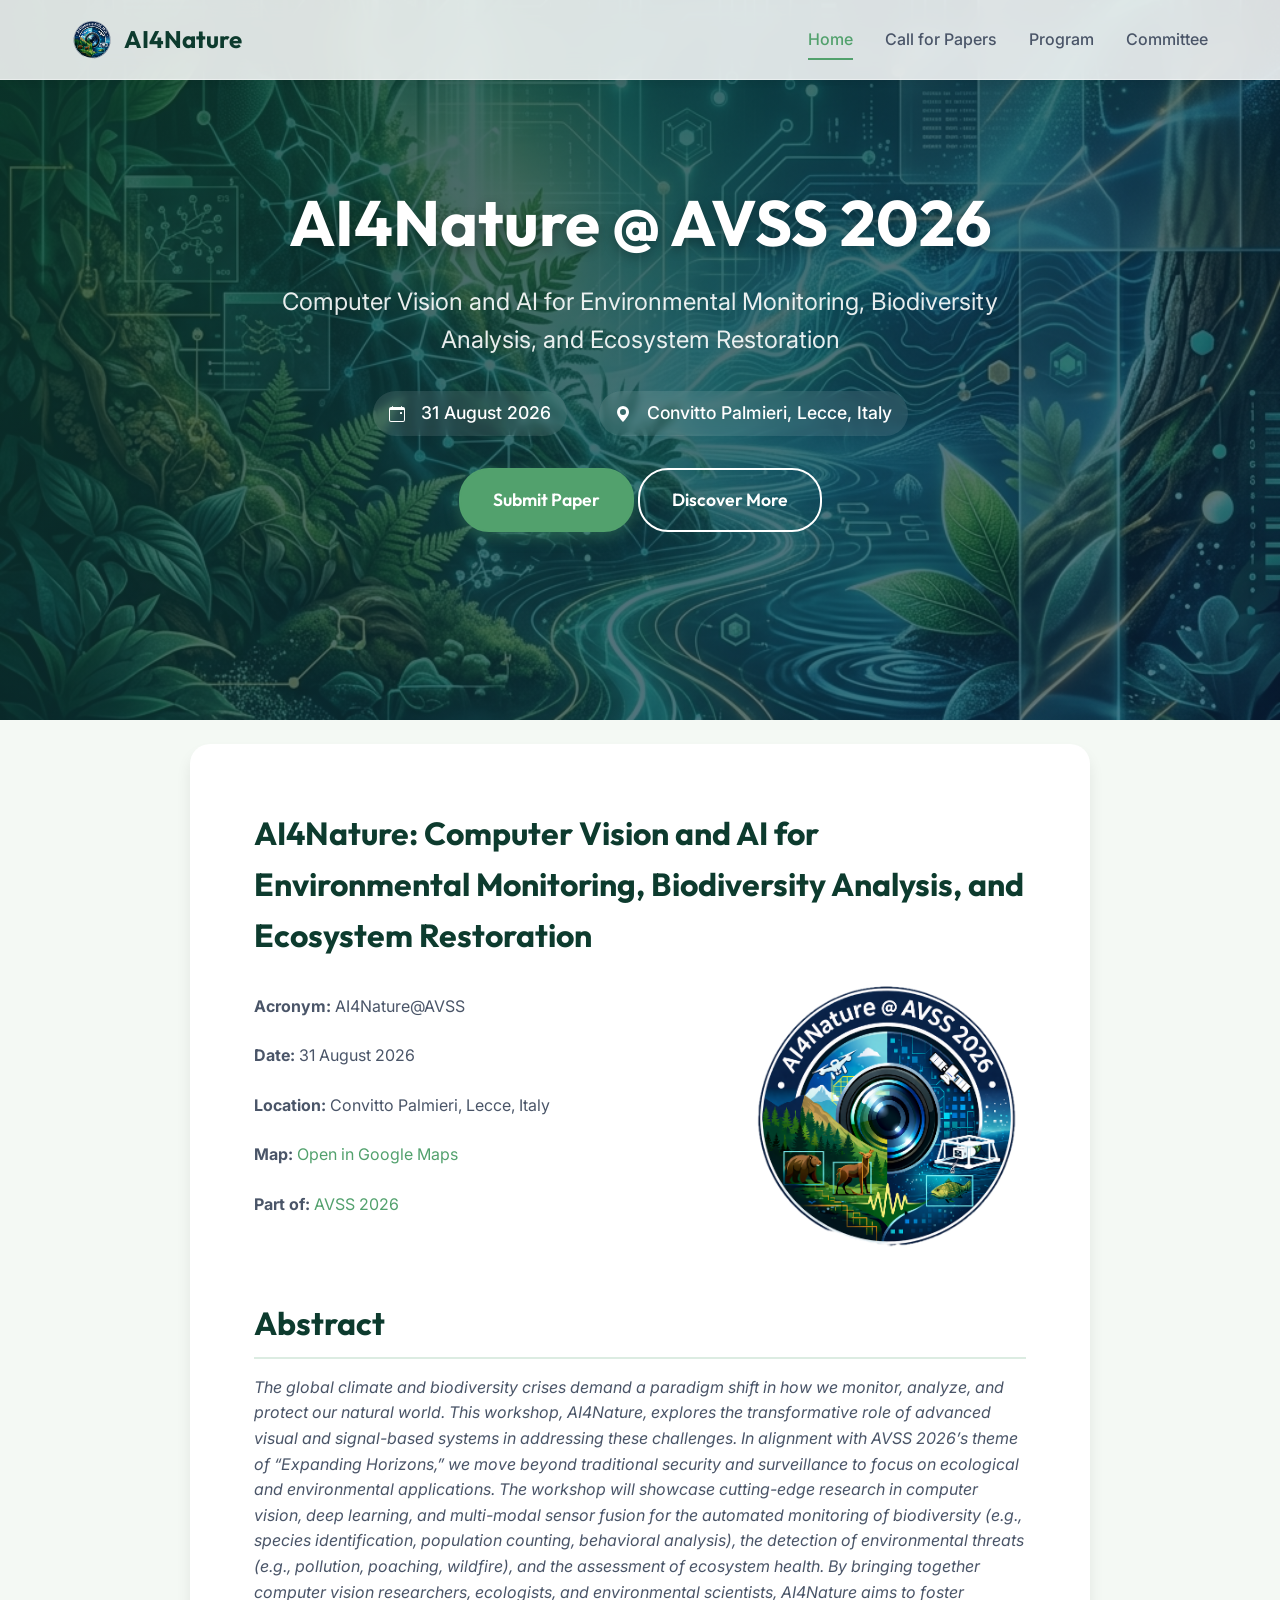
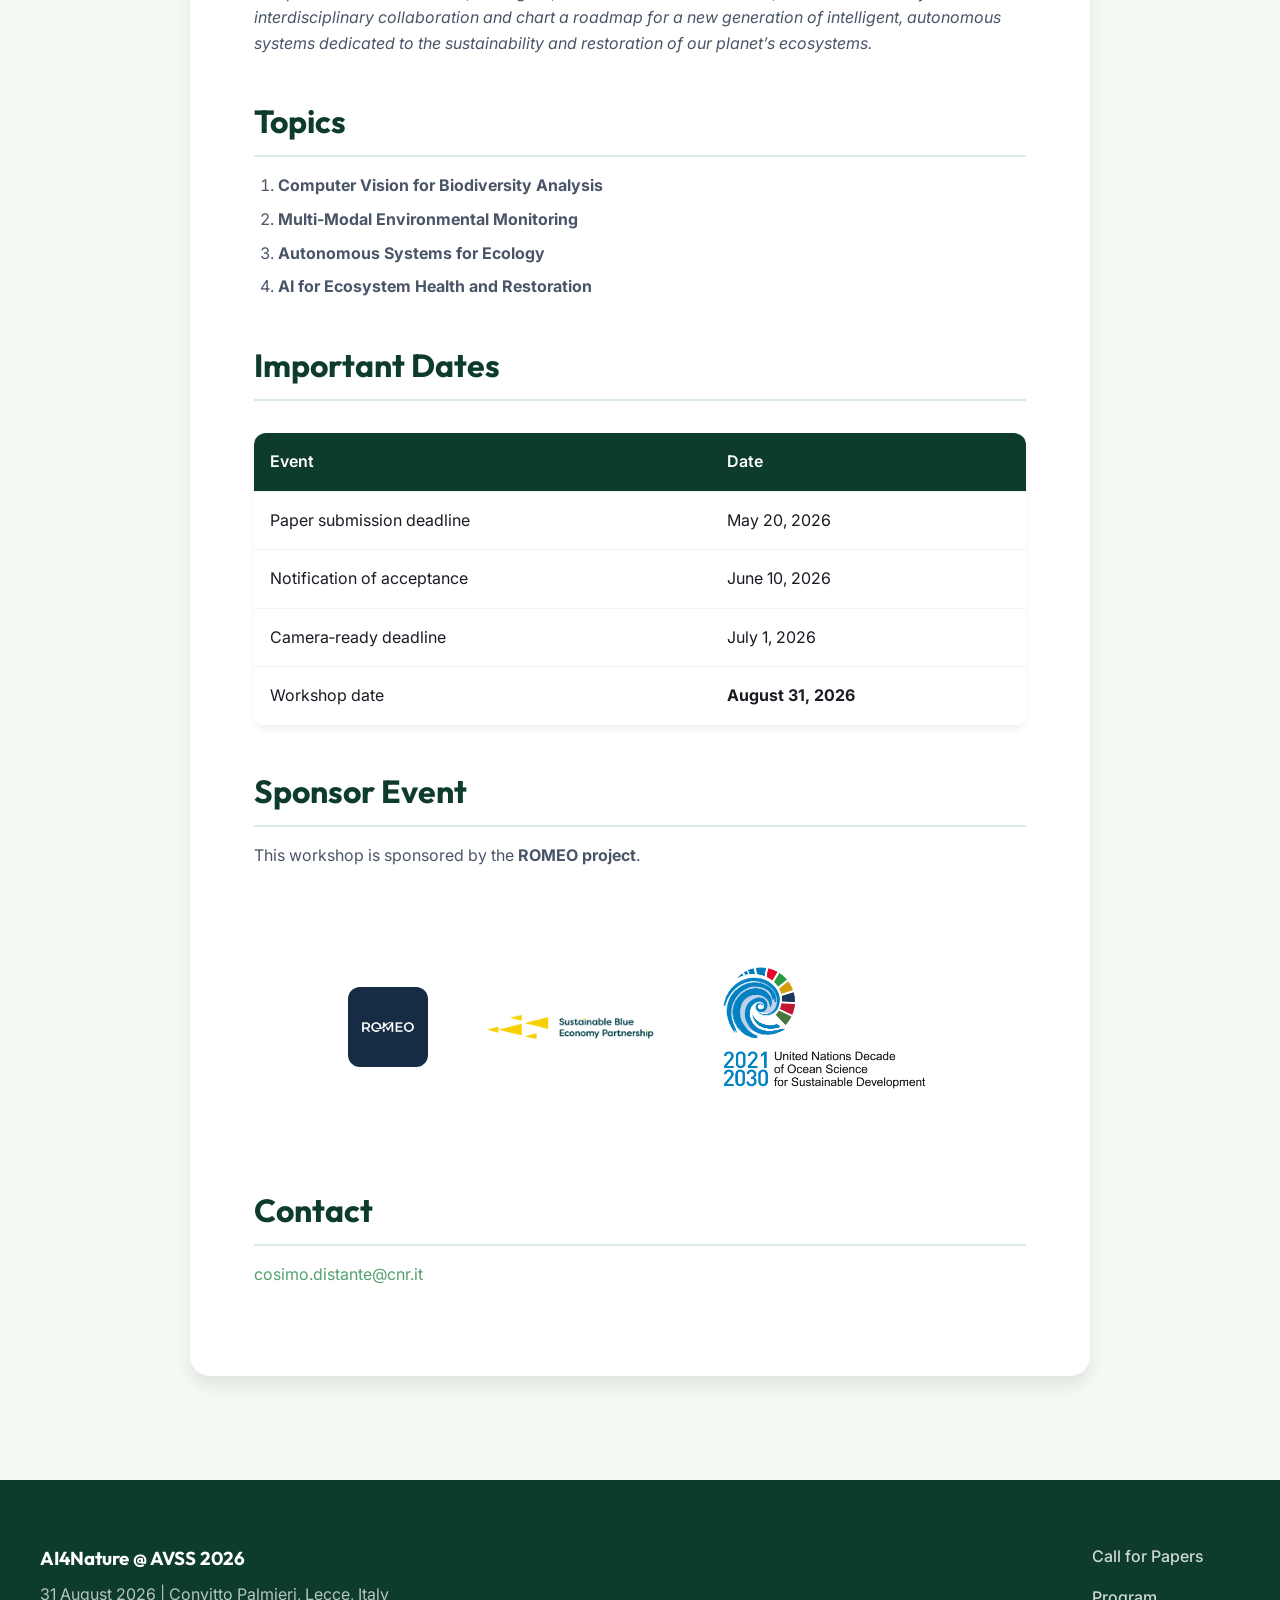
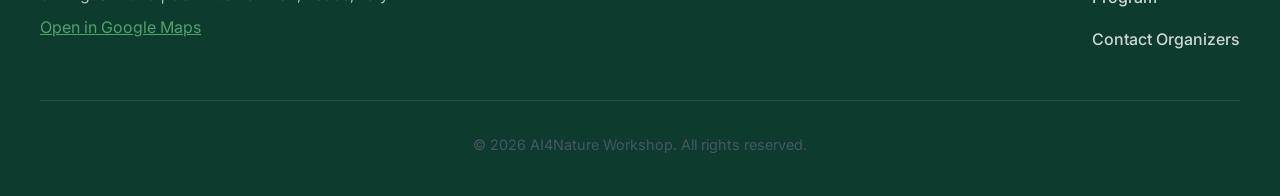
==== commit 11ee9f16: "Remove 'Submit Now' link from navigation" ====
--- a/index.html
+++ b/index.html
@@ -35,7 +35,6 @@
                 <a href="cfp.html">Call for Papers</a>
                 <a href="program.html">Program</a>
                 <a href="committee.html">Committee</a>
-                <a href="cfp.html#submission" class="btn-nav">Submit Now</a>
             </nav>
         </div>
     </header>
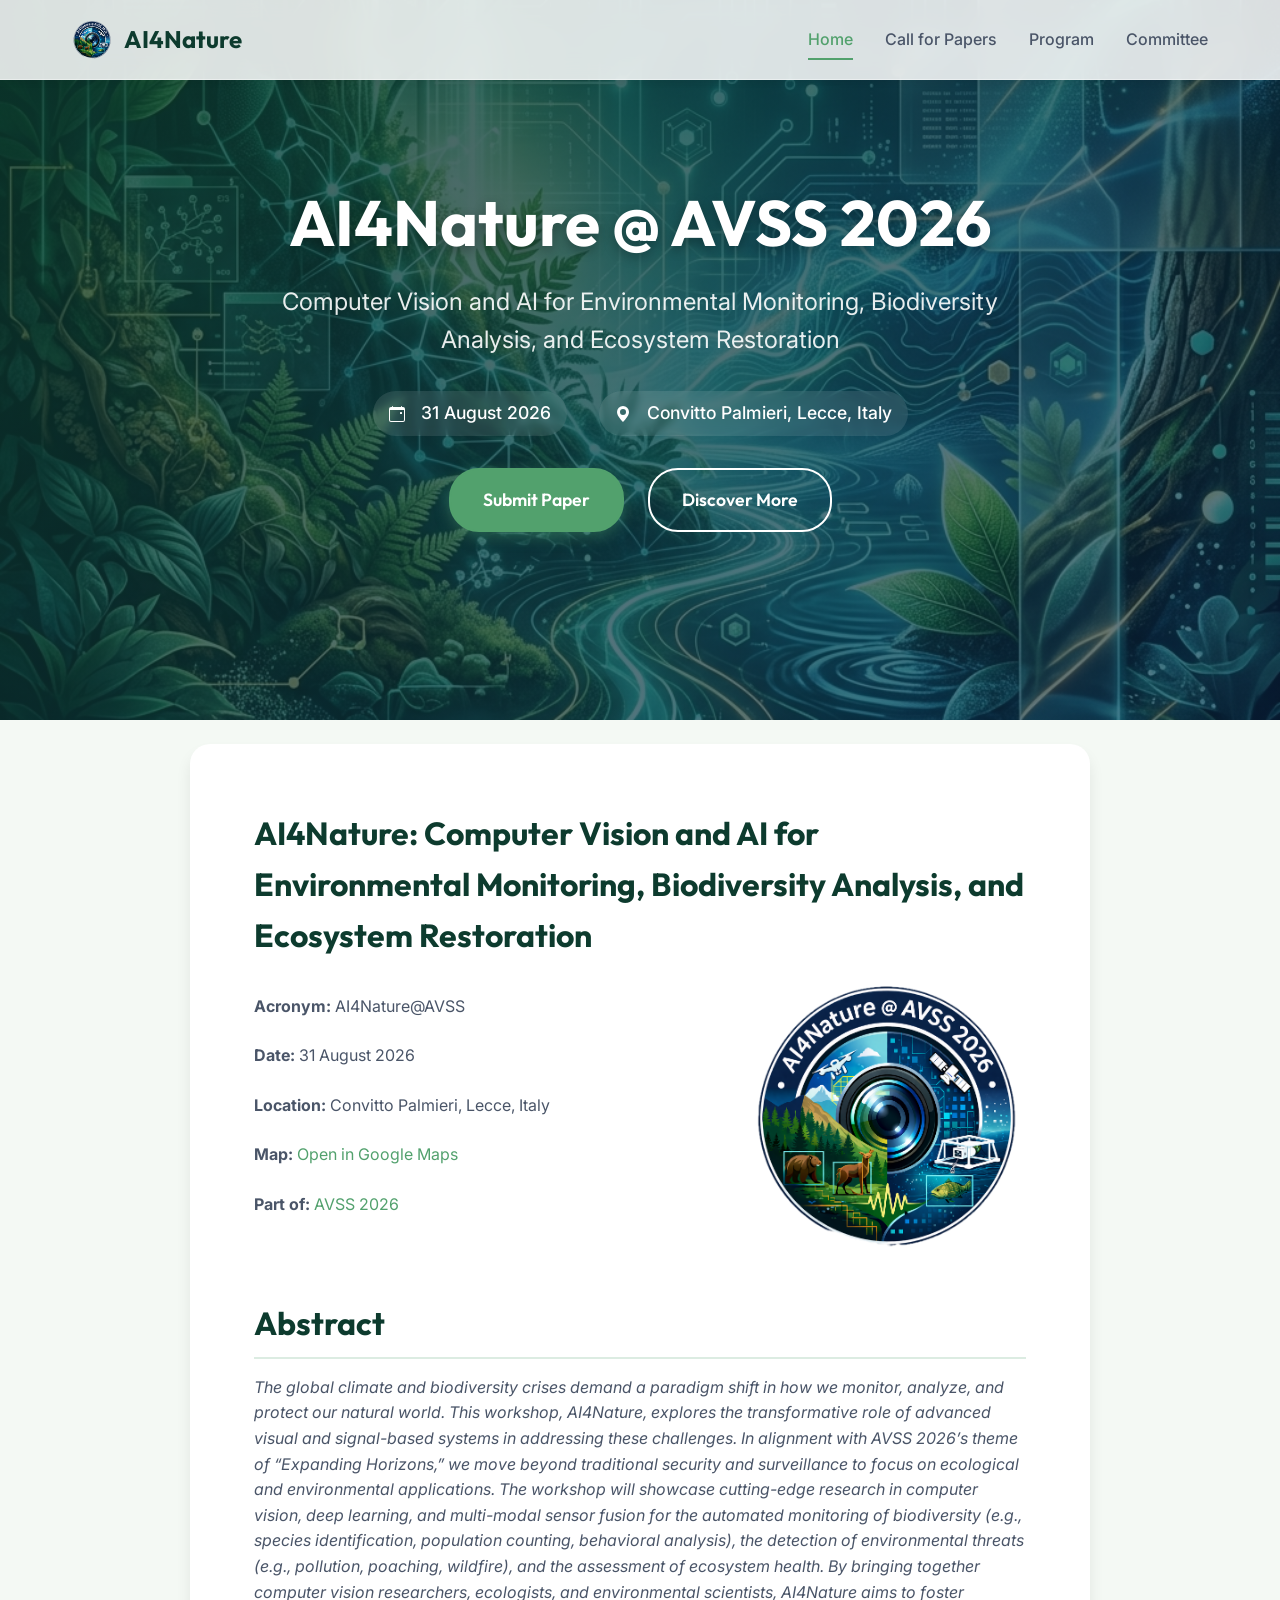
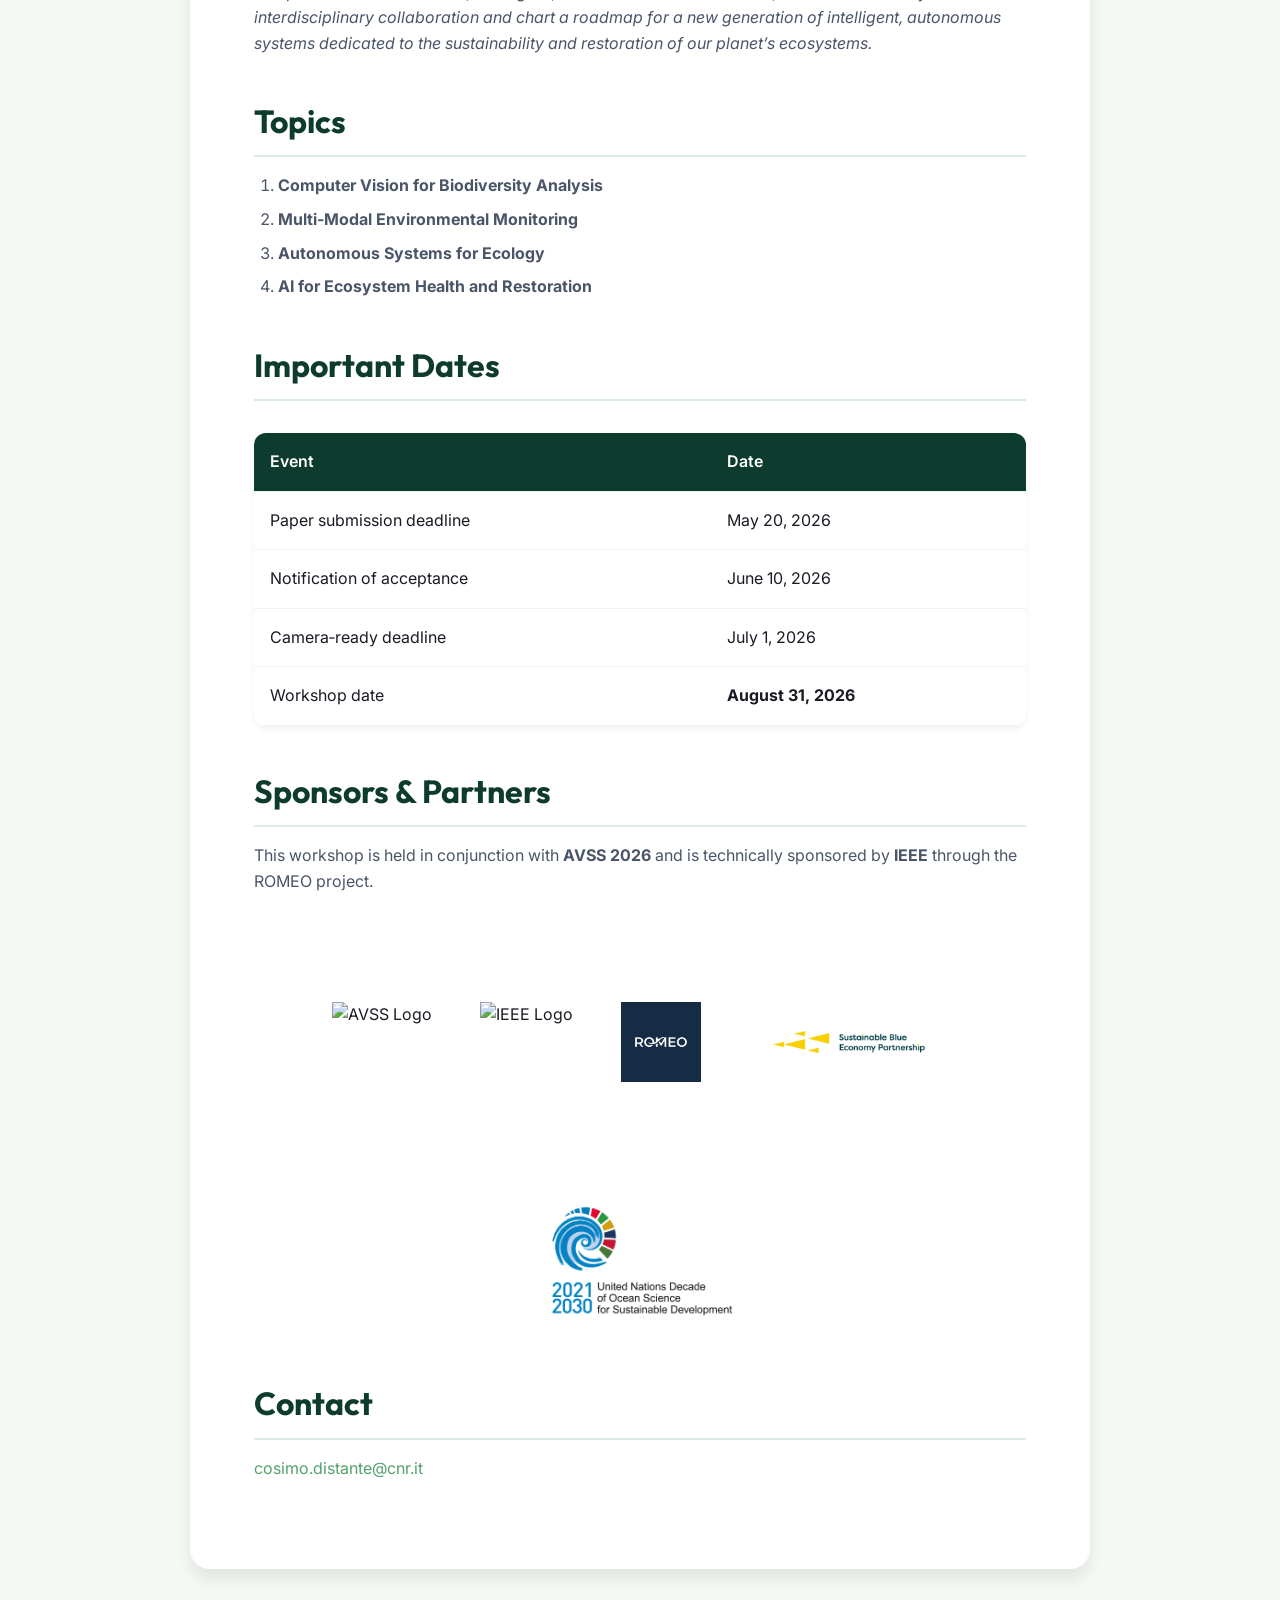
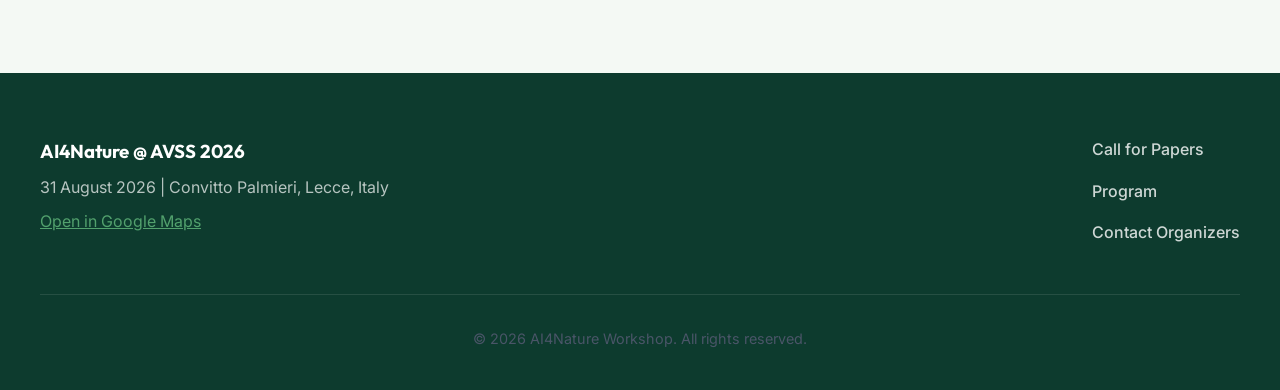
==== commit 8db6d8bd: "Update sponsor section and links in index.html" ====
--- a/index.html
+++ b/index.html
@@ -63,7 +63,7 @@
             </div>
 
             <div class="hero-actions">
-                <a href="cfp.html#submission" class="btn btn-primary">Submit Paper</a>
+                <a href="https://cmt3.research.microsoft.com/AIforNATURE2026" class="btn btn-primary" target="_blank" rel="noopener">Submit Paper</a>
                 <a href="#about" class="btn btn-outline">Discover More</a>
             </div>
         </div>
@@ -126,13 +126,15 @@
                 </tbody>
             </table>
 
-            <h2>Sponsor Event</h2>
-            <p>This workshop is sponsored by the <strong>ROMEO project</strong>.</p>
+            <h2>Sponsors & Partners</h2>
+            <p>This workshop is held in conjunction with <strong>AVSS 2026</strong> and is technically sponsored by <strong>IEEE</strong> through the ROMEO project.</p>
 
-            <div style="display: flex; align-items: center; justify-content: center; gap: 2rem; flex-wrap: wrap; margin: 3rem 0;">
-                <img src="assets/images/romeo.png" alt="ROMEO Logo" style="width: 80px; height: auto;">
-                <img src="assets/images/sbep_logo.png" alt="SBEP Logo" style="width: 220px; height: auto;">
-                <img src="assets/images/ocean_decade_logo.png" alt="Ocean Decade Logo" style="width: 220px; height: auto;">
+            <div class="logo-grid">
+                <img src="assets/images/AVSS_LOGO.png" alt="AVSS Logo">
+                <img src="assets/images/IEEE_explore_dl.png" alt="IEEE Logo">
+                <img src="assets/images/romeo.png" alt="ROMEO Logo">
+                <img src="assets/images/sbep_logo.png" alt="SBEP Logo" class="logo-sbep">
+                <img src="assets/images/ocean_decade_logo.png" alt="Ocean Decade Logo" class="logo-ocean">
             </div>
 
             <h2>Contact</h2>
--- a/assets/css/custom.css
+++ b/assets/css/custom.css
@@ -1,20 +1,24 @@
 /* AI4Nature Premium CSS Theme */
 
 :root {
-    --primary-color: #0d3b2e; /* Deep forest green */
-    --secondary-color: #0b2545; /* Ocean blue */
-    --accent-color: #52a16d; /* Vibrant leaf green */
-    --bg-color: #f4f9f4; /* Very light subtle green tint */
+    --primary-color: #0d3b2e;
+    /* Deep forest green */
+    --secondary-color: #0b2545;
+    /* Ocean blue */
+    --accent-color: #52a16d;
+    /* Vibrant leaf green */
+    --bg-color: #f4f9f4;
+    /* Very light subtle green tint */
     --surface-color: #ffffff;
     --text-primary: #1a1a24;
     --text-secondary: #4a5568;
-    
+
     --header-height: 80px;
     --border-radius-sm: 8px;
     --border-radius-md: 12px;
     --border-radius-lg: 20px;
     --transition-speed: 0.3s;
-    
+
     --shadow-sm: 0 4px 6px rgba(0, 0, 0, 0.05);
     --shadow-md: 0 10px 15px rgba(0, 0, 0, 0.08);
     --shadow-lg: 0 20px 25px rgba(0, 0, 0, 0.1);
@@ -33,7 +37,12 @@
     line-height: 1.6;
 }
 
-h1, h2, h3, h4, h5, h6 {
+h1,
+h2,
+h3,
+h4,
+h5,
+h6 {
     font-family: 'Outfit', sans-serif;
     color: var(--primary-color);
     font-weight: 700;
@@ -106,6 +115,7 @@
 
 .nav-links {
     display: flex;
+    align-items: center;
     gap: 2rem;
 }
 
@@ -117,7 +127,8 @@
     padding: 0.5rem 0;
 }
 
-.nav-links a:hover, .nav-links a.active {
+.nav-links a:hover,
+.nav-links a.active {
     color: var(--accent-color);
 }
 
@@ -132,7 +143,8 @@
     transition: width var(--transition-speed);
 }
 
-.nav-links a:hover::after, .nav-links a.active::after {
+.nav-links a:hover::after,
+.nav-links a.active::after {
     width: 100%;
 }
 
@@ -175,12 +187,12 @@
     font-size: 4rem;
     margin-bottom: 1.5rem;
     line-height: 1.1;
-    text-shadow: 0 4px 12px rgba(0,0,0,0.3);
+    text-shadow: 0 4px 12px rgba(0, 0, 0, 0.3);
 }
 
 .hero-subtitle {
     font-size: 1.5rem;
-    color: rgba(255,255,255,0.9);
+    color: rgba(255, 255, 255, 0.9);
     margin-bottom: 2rem;
 }
 
@@ -227,7 +239,7 @@
 .page-header-content h1 {
     color: white;
     font-size: 3rem;
-    text-shadow: 0 4px 12px rgba(0,0,0,0.3);
+    text-shadow: 0 4px 12px rgba(0, 0, 0, 0.3);
     margin: 0;
 }
 
@@ -263,7 +275,8 @@
     margin-top: 2rem;
 }
 
-.wrapper ul, .wrapper ol {
+.wrapper ul,
+.wrapper ol {
     margin-bottom: 1.5rem;
     padding-left: 1.5rem;
     color: var(--text-secondary);
@@ -282,7 +295,8 @@
     box-shadow: var(--shadow-sm);
 }
 
-.wrapper table th, .wrapper table td {
+.wrapper table th,
+.wrapper table td {
     padding: 1rem;
     text-align: left;
     border-bottom: 1px solid #edf2f7;
@@ -298,7 +312,7 @@
     background-color: #f8fafc;
 }
 
-.wrapper > p > img {
+.wrapper>p>img {
     box-shadow: var(--shadow-md);
     margin: 2rem 0;
 }
@@ -325,11 +339,11 @@
 }
 
 .btn-primary:hover {
-    background-color: transparent;
-    color: white;
-    border-color: white;
+    background-color: var(--primary-color);
+    color: white;
+    border-color: var(--primary-color);
     transform: translateY(-2px);
-    box-shadow: 0 6px 20px rgba(82, 161, 109, 0.6);
+    box-shadow: 0 6px 20px rgba(13, 59, 70, 0.4);
 }
 
 .btn-outline {
@@ -344,25 +358,38 @@
     transform: translateY(-2px);
 }
 
-.btn-secondary {
-    background-color: var(--secondary-color);
-    color: white;
-    border: 2px solid var(--secondary-color);
-}
-
-.btn-secondary:hover {
+.btn-nav {
+    display: inline-block;
+    padding: 0.5rem 1.2rem;
+    border-radius: 30px;
+    font-family: 'Outfit', sans-serif;
+    font-weight: 600;
+    font-size: 0.9rem;
+    text-align: center;
+    cursor: pointer;
+    transition: all var(--transition-speed);
+    text-decoration: none;
     background-color: var(--accent-color);
-    border-color: var(--accent-color);
+    color: white !important;
+    border: 2px solid var(--accent-color);
+}
+
+.btn-nav:hover {
+    background-color: var(--primary-color);
+    border-color: var(--primary-color);
     transform: translateY(-2px);
-    box-shadow: var(--shadow-md);
+    box-shadow: var(--shadow-sm);
 }
 
 .mt-4 {
     margin-top: 1.5rem !important;
 }
 
-.ml-4 {
-    margin-left: 1rem !important;
+.hero-actions {
+    display: flex;
+    justify-content: center;
+    gap: 1.5rem;
+    margin-top: 2rem;
 }
 
 /* Footer */
@@ -388,7 +415,7 @@
 }
 
 .footer-info p {
-    color: rgba(255,255,255,0.7);
+    color: rgba(255, 255, 255, 0.7);
     margin-bottom: 0.5rem;
 }
 
@@ -404,7 +431,7 @@
 }
 
 .footer-links a {
-    color: rgba(255,255,255,0.8);
+    color: rgba(255, 255, 255, 0.8);
     font-weight: 500;
 }
 
@@ -418,28 +445,75 @@
     margin: 0 auto;
     text-align: center;
     padding-top: 2rem;
-    border-top: 1px solid rgba(255,255,255,0.1);
-    color: rgba(255,255,255,0.5);
+    border-top: 1px solid rgba(255, 255, 255, 0.1);
+    color: rgba(255, 255, 255, 0.5);
     font-size: 0.9rem;
 }
 
 /* Responsive constraints */
 @media (max-width: 768px) {
     .nav-links {
-        display: none; /* In a real app, we'd add a hamburger menu */
+        display: none;
+        /* In a real app, we'd add a hamburger menu */
     }
-    
+
     .hero-content h1 {
         font-size: 2.5rem;
     }
-    
+
     .hero-details {
         flex-direction: column;
         gap: 1rem;
     }
-    
+
     .wrapper {
         padding: 2rem;
         transform: translateY(-20px);
     }
 }
+
+/* Logo Grid Styling */
+.logo-grid {
+    display: flex;
+    align-items: center;
+    justify-content: center;
+    gap: 3rem;
+    flex-wrap: wrap;
+    margin: 3rem 0;
+}
+
+.logo-grid img {
+    height: 80px;
+    max-width: 280px;
+    width: auto;
+    object-fit: contain;
+    transition: all var(--transition-speed);
+    border-radius: 0;
+}
+
+
+.logo-grid img:hover {
+    transform: scale(1.05);
+}
+
+.logo-grid img.logo-sbep {
+    height: 200px;
+    max-width: 600px;
+}
+
+.logo-grid img.logo-ocean {
+    height: 140px;
+}
+
+
+
+@media (max-width: 768px) {
+    .logo-grid {
+        gap: 1.5rem;
+        margin: 2rem 0;
+    }
+
+    .logo-grid img {
+        height: 40px;
+    }
+}
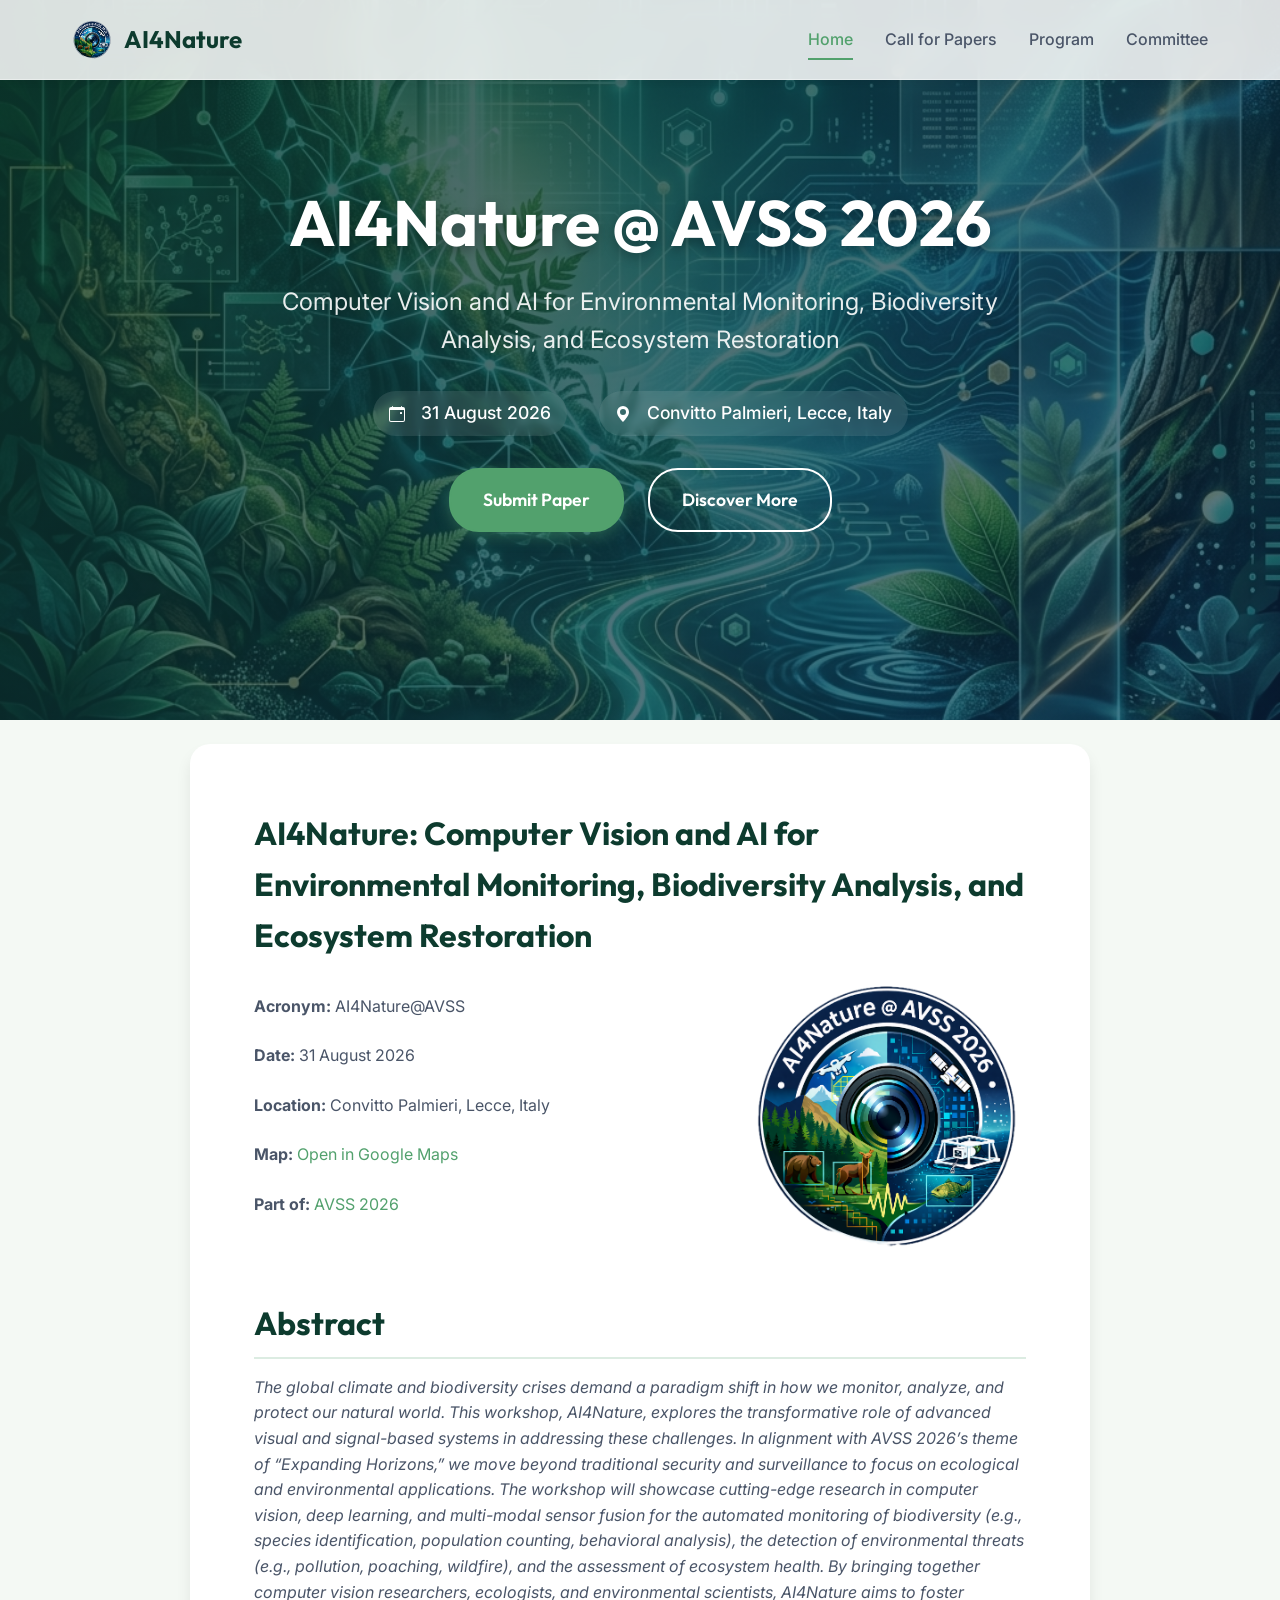
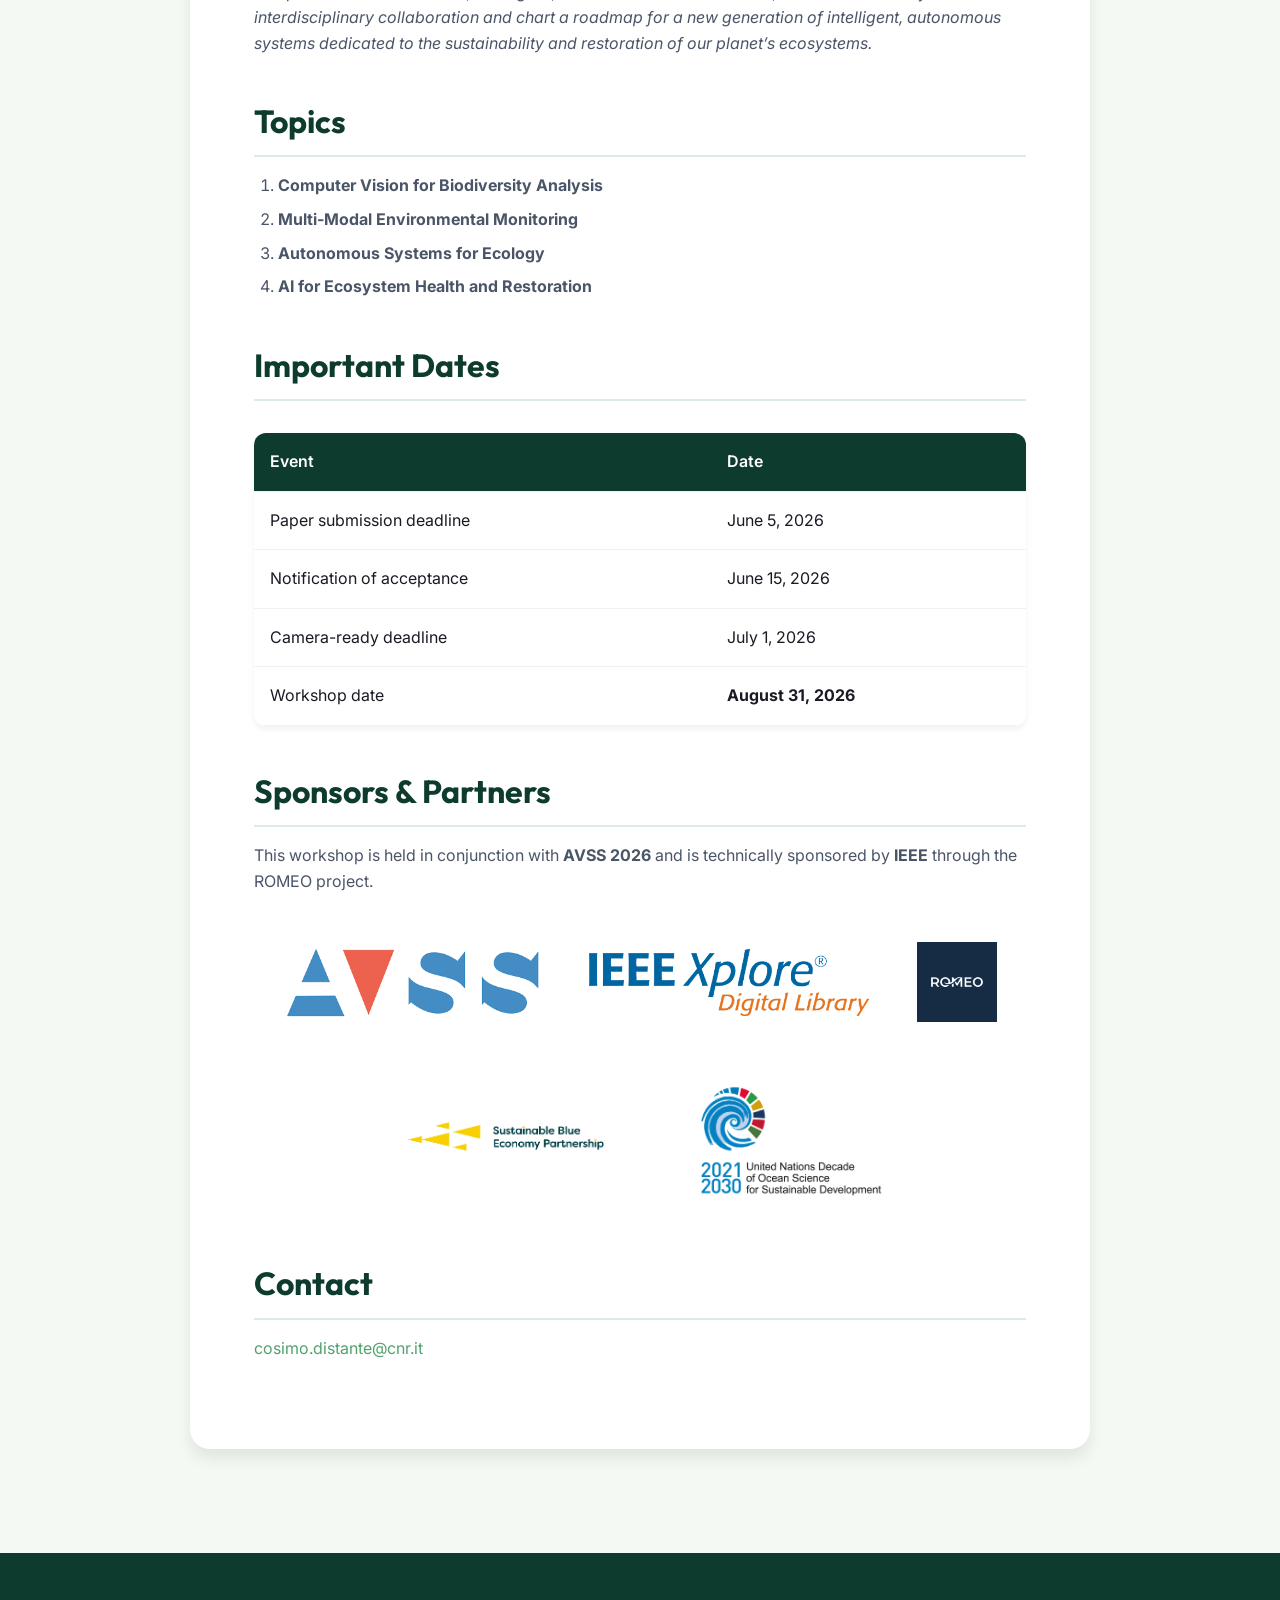
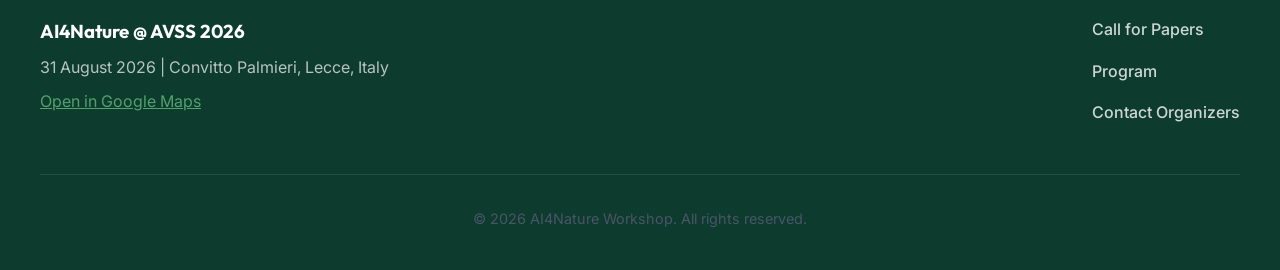
==== commit a1da8728: "Revise important dates in index.html Updated important dates for the event." ====
--- a/index.html
+++ b/index.html
@@ -98,33 +98,33 @@
                 <li><strong>AI for Ecosystem Health and Restoration</strong></li>
             </ol>
 
-            <h2>Important Dates</h2>
-            <table>
-                <thead>
-                    <tr>
-                        <th>Event</th>
-                        <th>Date</th>
-                    </tr>
-                </thead>
-                <tbody>
-                <tr>
-                    <td>Paper submission deadline</td>
-                    <td>May 20, 2026</td>
-                </tr>
-                <tr>
-                    <td>Notification of acceptance</td>
-                    <td>June 10, 2026</td>
-                </tr>
-                <tr>
-                    <td>Camera‑ready deadline</td>
-                    <td>July 1, 2026</td>
-                </tr>
-                <tr>
-                    <td>Workshop date</td>
-                    <td><strong>August 31, 2026</strong></td>
-                </tr>
-                </tbody>
-            </table>
+       <h2>Important Dates</h2>
+<table>
+    <thead>
+        <tr>
+            <th>Event</th>
+            <th>Date</th>
+        </tr>
+    </thead>
+    <tbody>
+    <tr>
+        <td>Paper submission deadline</td>
+        <td>June 5, 2026</td>
+    </tr>
+    <tr>
+        <td>Notification of acceptance</td>
+        <td>June 15, 2026</td>
+    </tr>
+    <tr>
+        <td>Camera-ready deadline</td>
+        <td>July 1, 2026</td>
+    </tr>
+    <tr>
+        <td>Workshop date</td>
+        <td><strong>August 31, 2026</strong></td>
+    </tr>
+    </tbody>
+</table>
 
             <h2>Sponsors & Partners</h2>
             <p>This workshop is held in conjunction with <strong>AVSS 2026</strong> and is technically sponsored by <strong>IEEE</strong> through the ROMEO project.</p>
--- a/assets/css/custom.css
+++ b/assets/css/custom.css
@@ -497,8 +497,8 @@
 }
 
 .logo-grid img.logo-sbep {
-    height: 200px;
-    max-width: 600px;
+    height: 80px;
+    max-width: 250px;
 }
 
 .logo-grid img.logo-ocean {
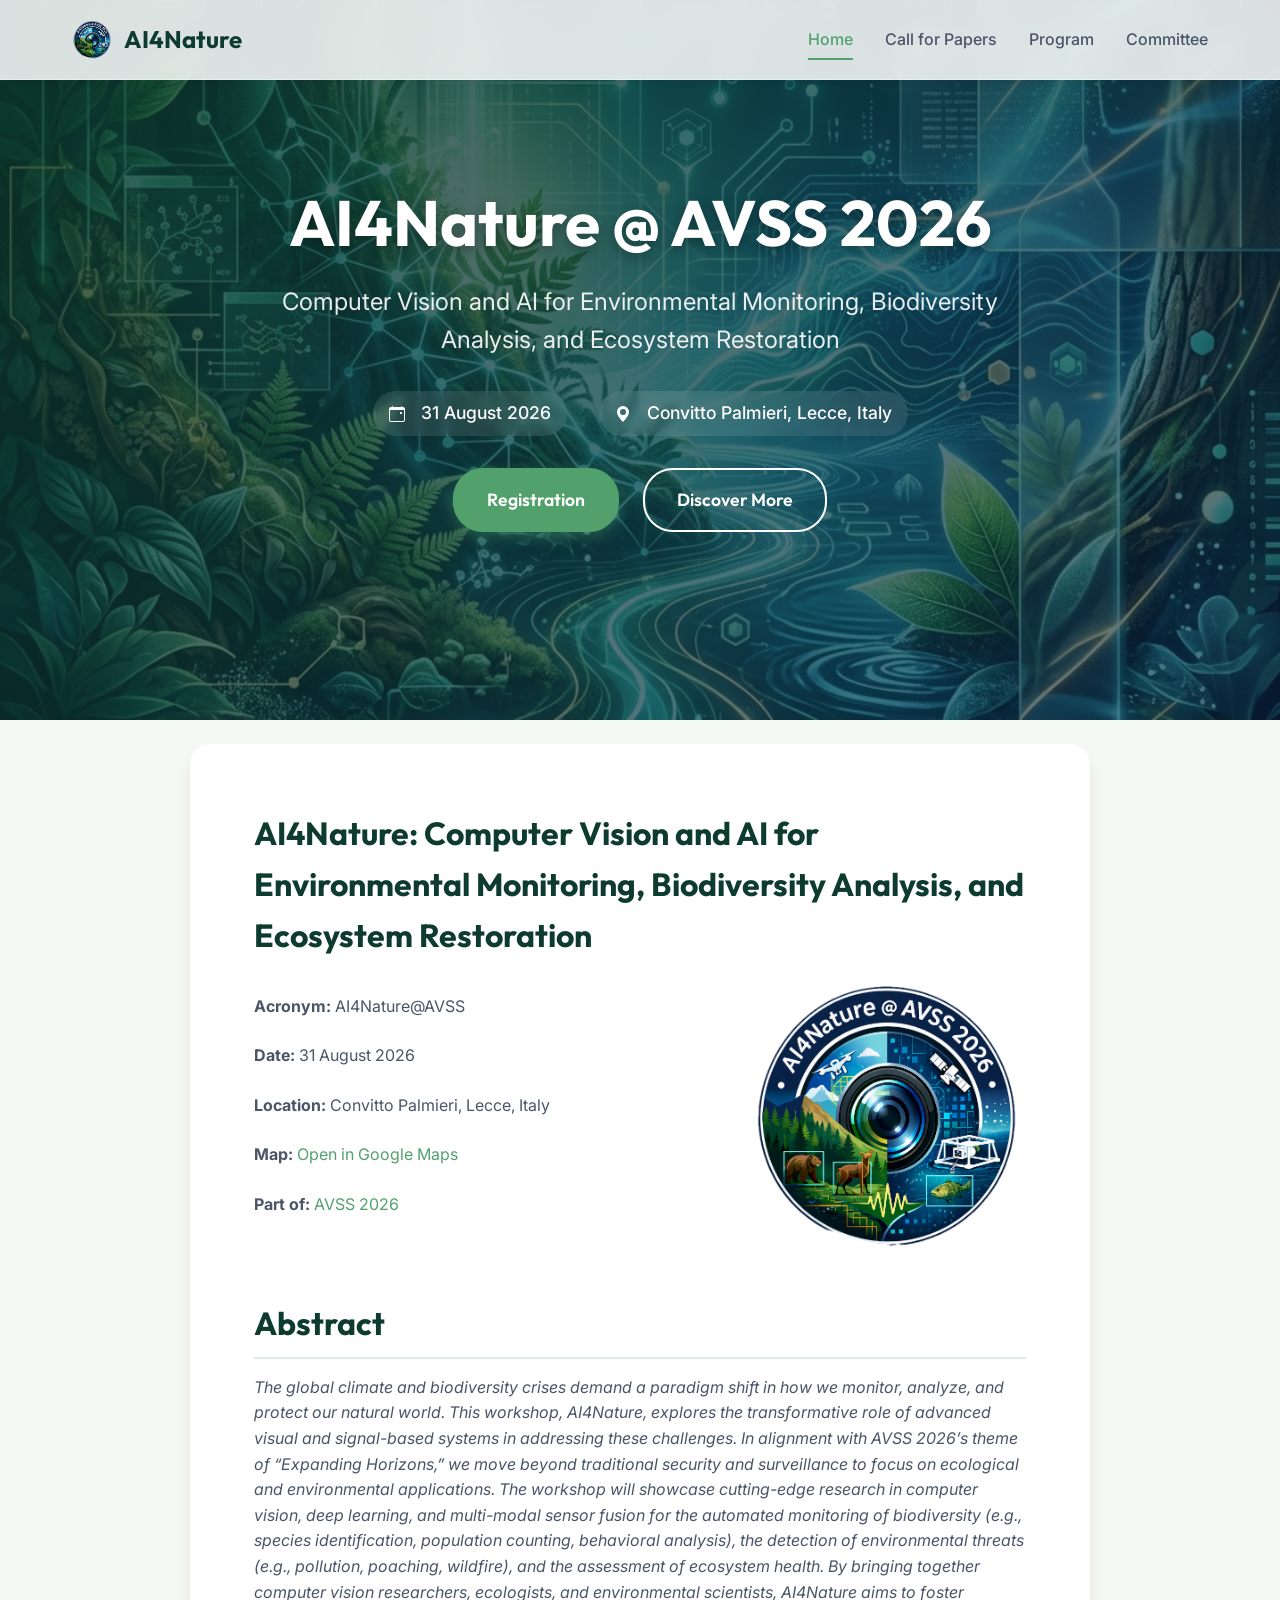
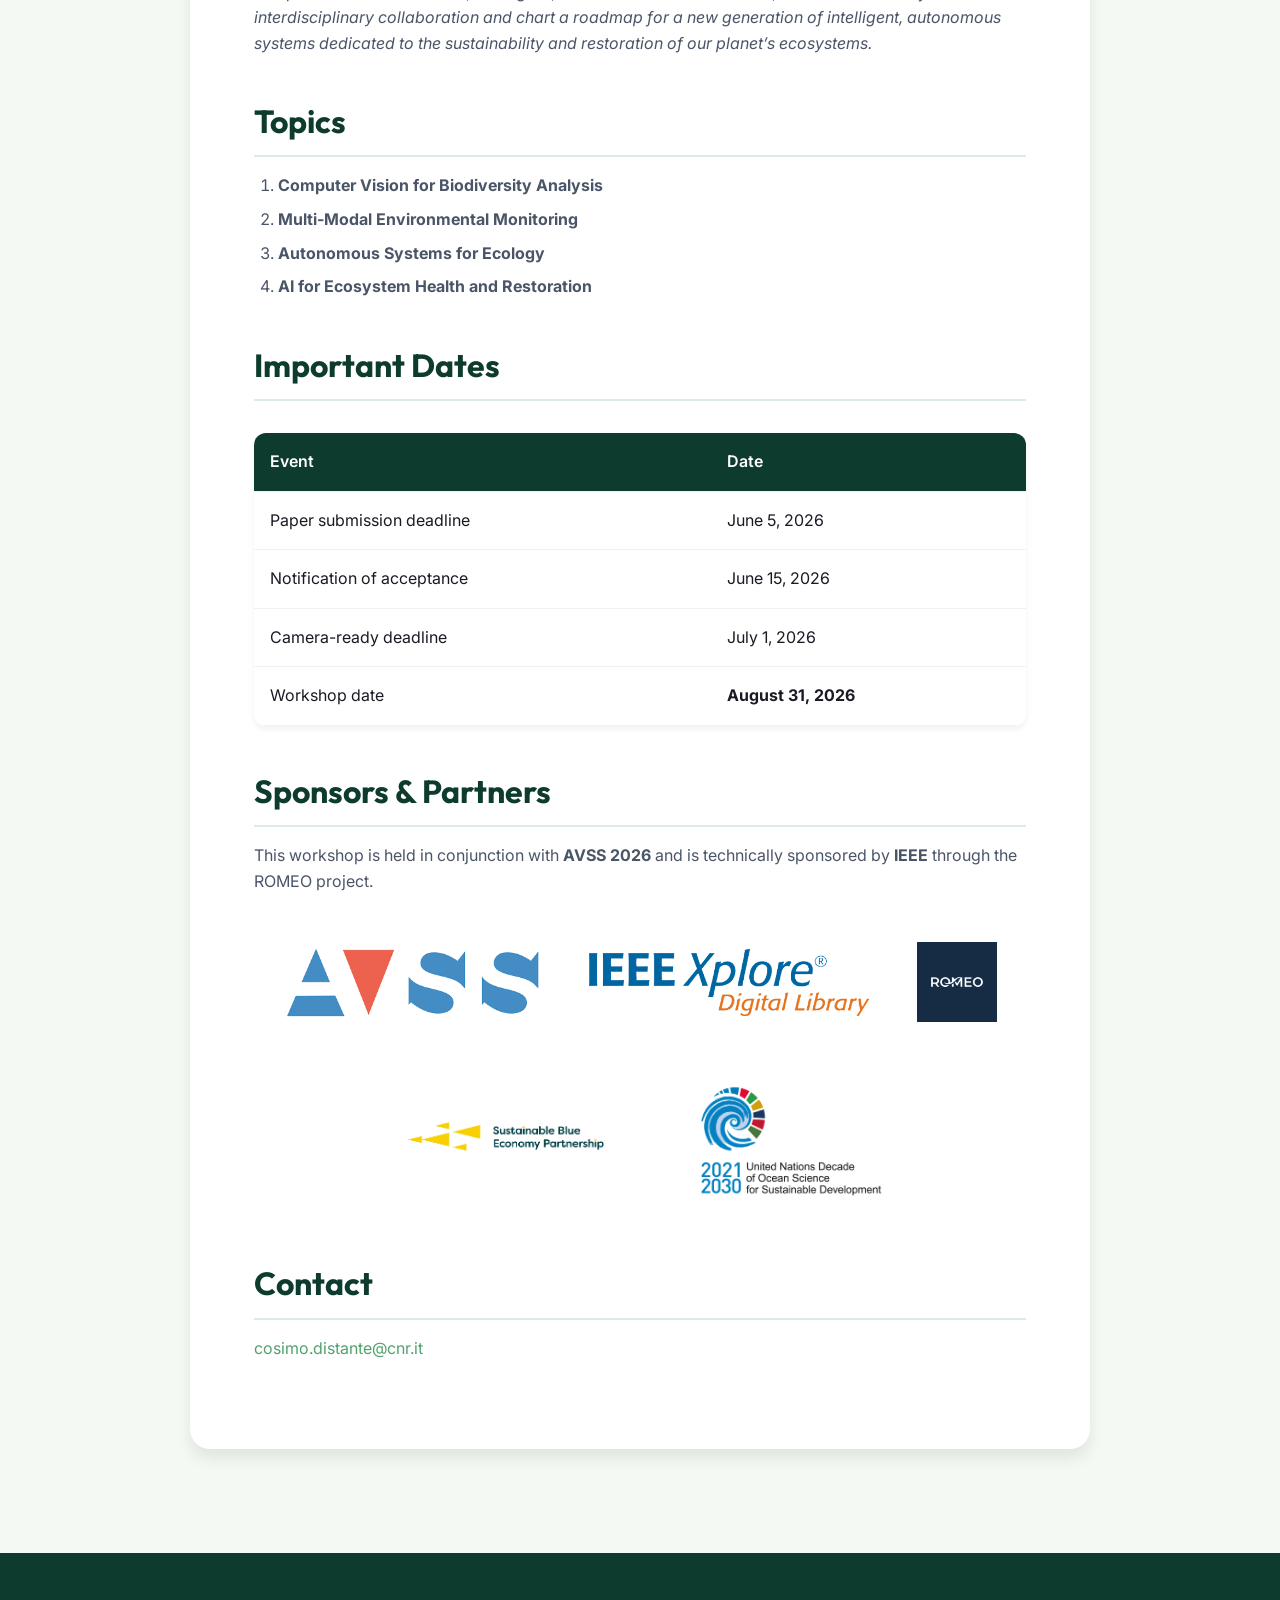
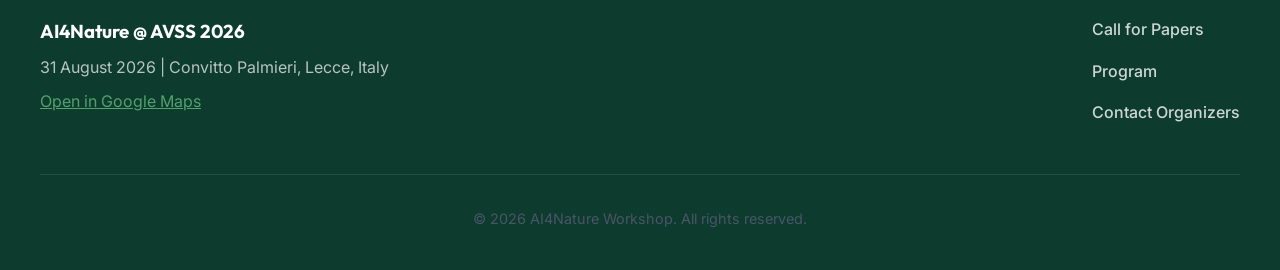
==== commit 89d1249a: "Replace paper submission link with registration link" ====
--- a/index.html
+++ b/index.html
@@ -63,7 +63,7 @@
             </div>
 
             <div class="hero-actions">
-                <a href="https://cmt3.research.microsoft.com/AIforNATURE2026" class="btn btn-primary" target="_blank" rel="noopener">Submit Paper</a>
+                <a href="https://www.avss2026.org/registration/" class="btn btn-primary" target="_blank" rel="noopener">Registration</a>
                 <a href="#about" class="btn btn-outline">Discover More</a>
             </div>
         </div>
